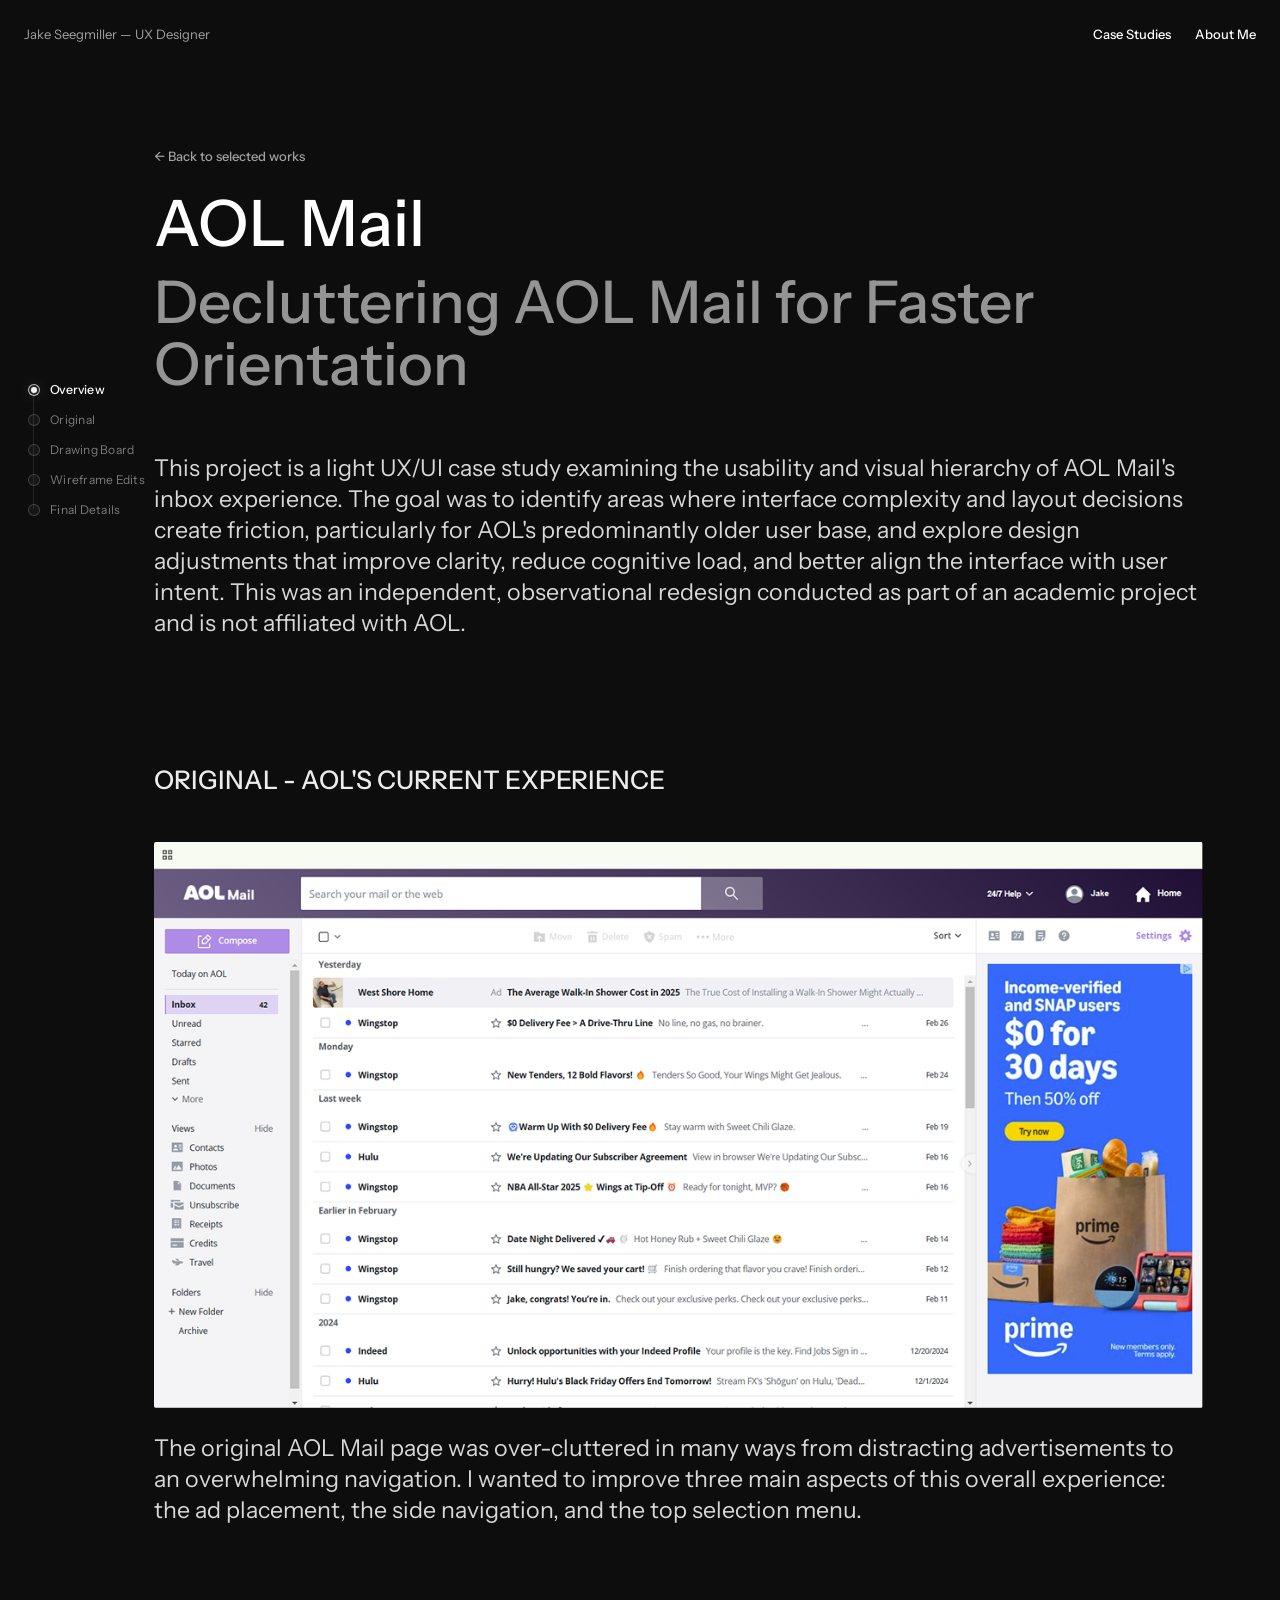
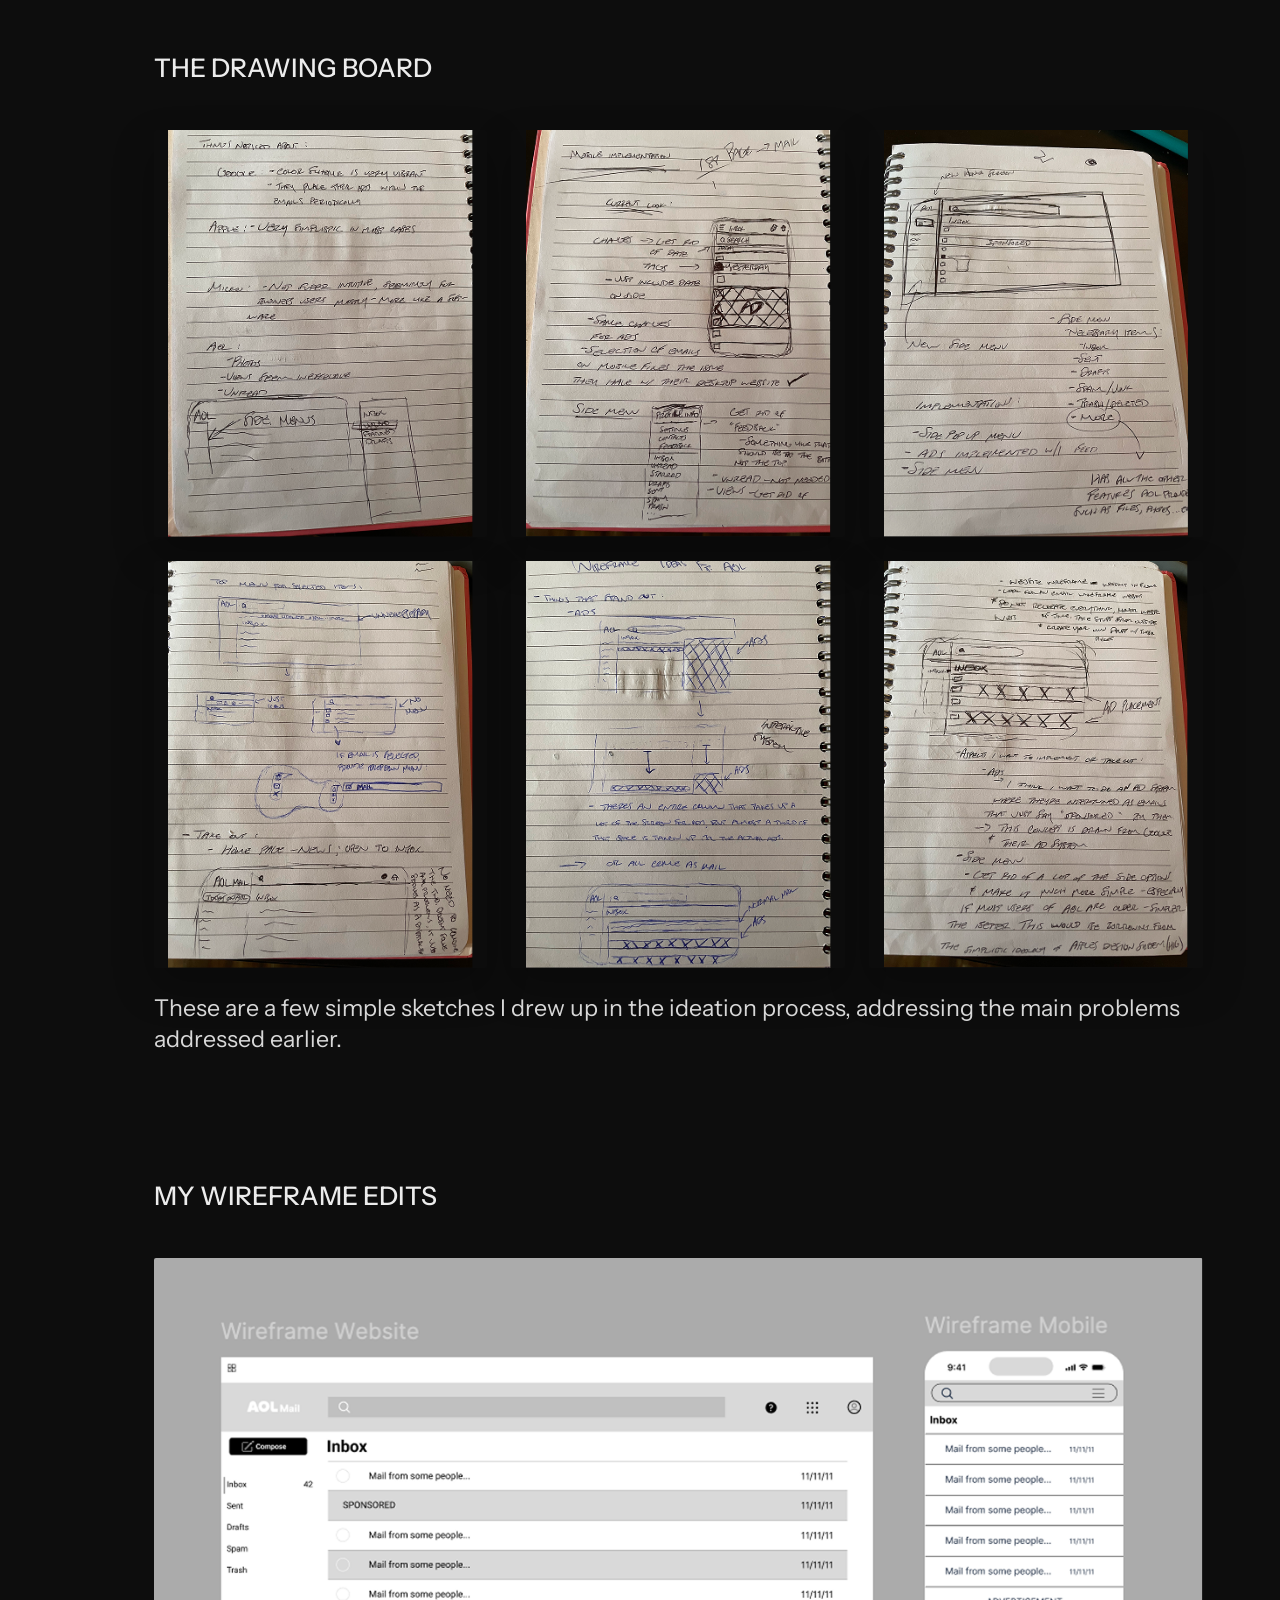
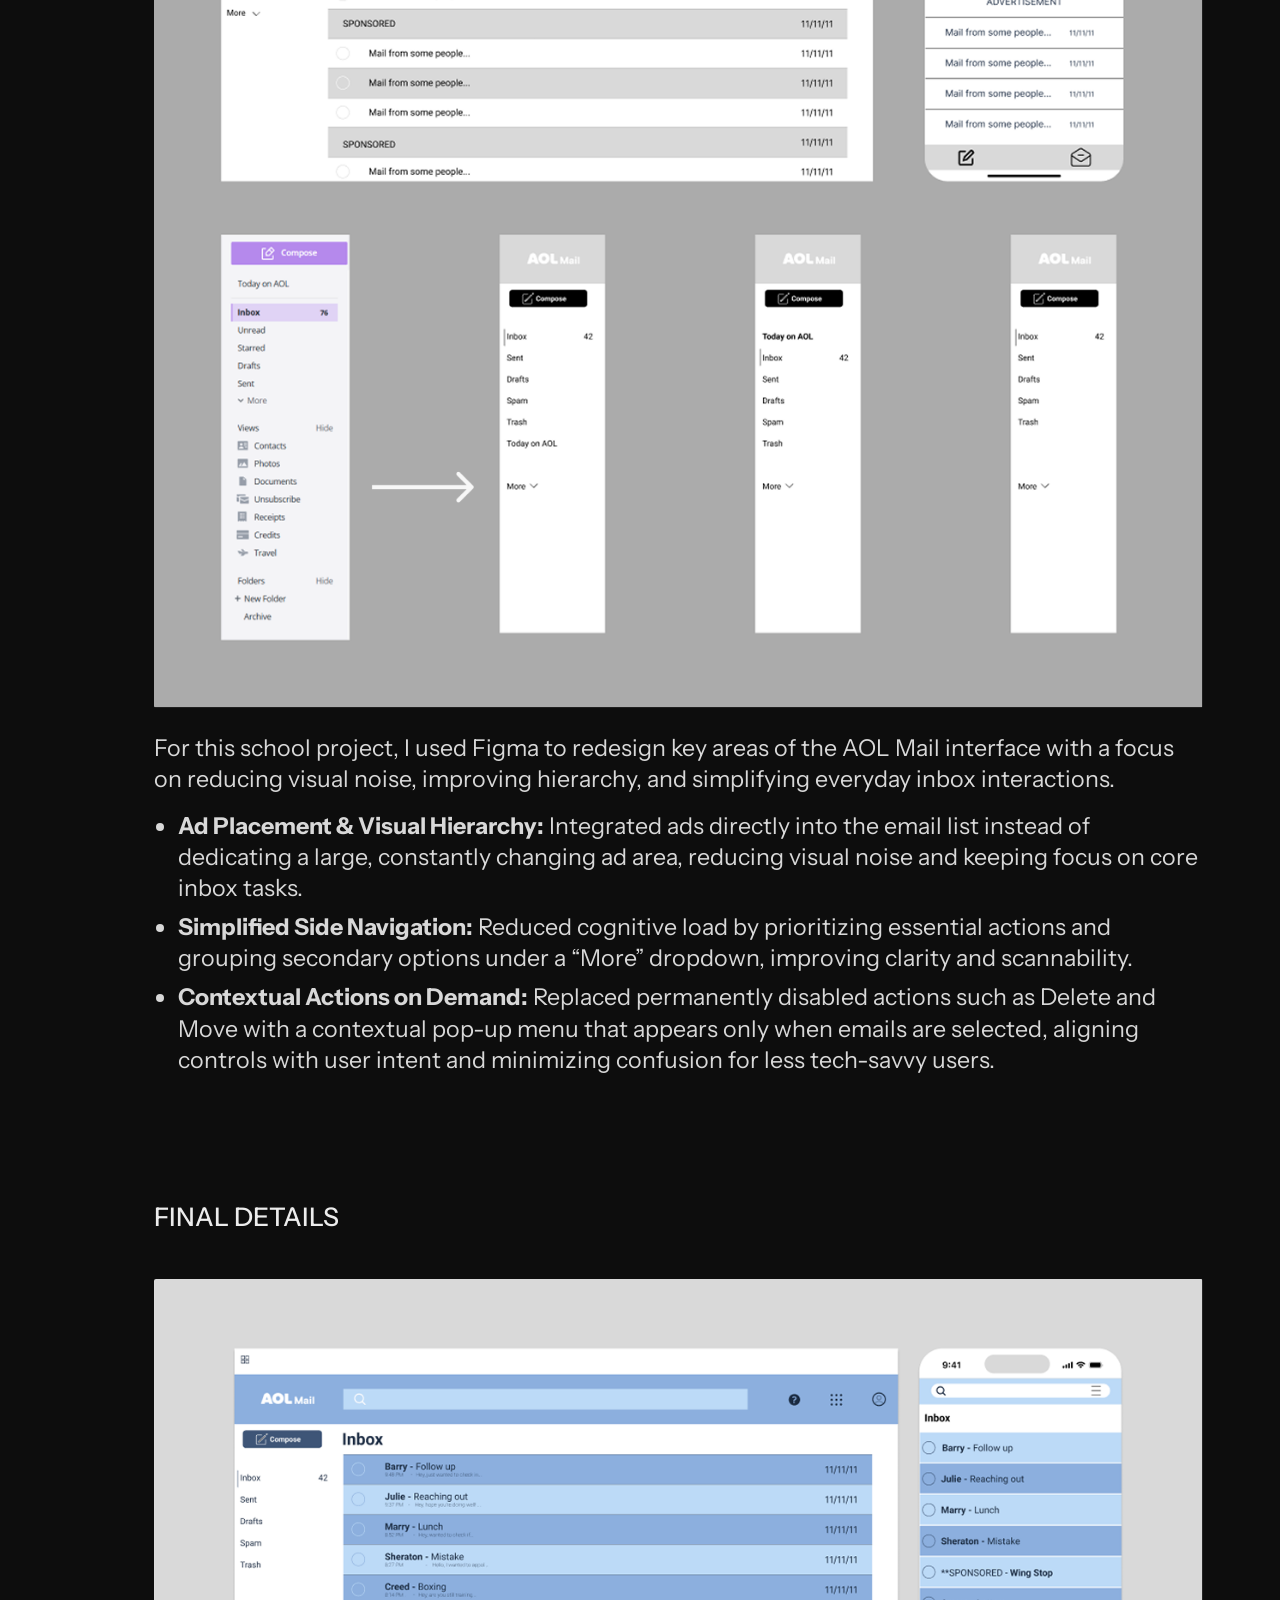
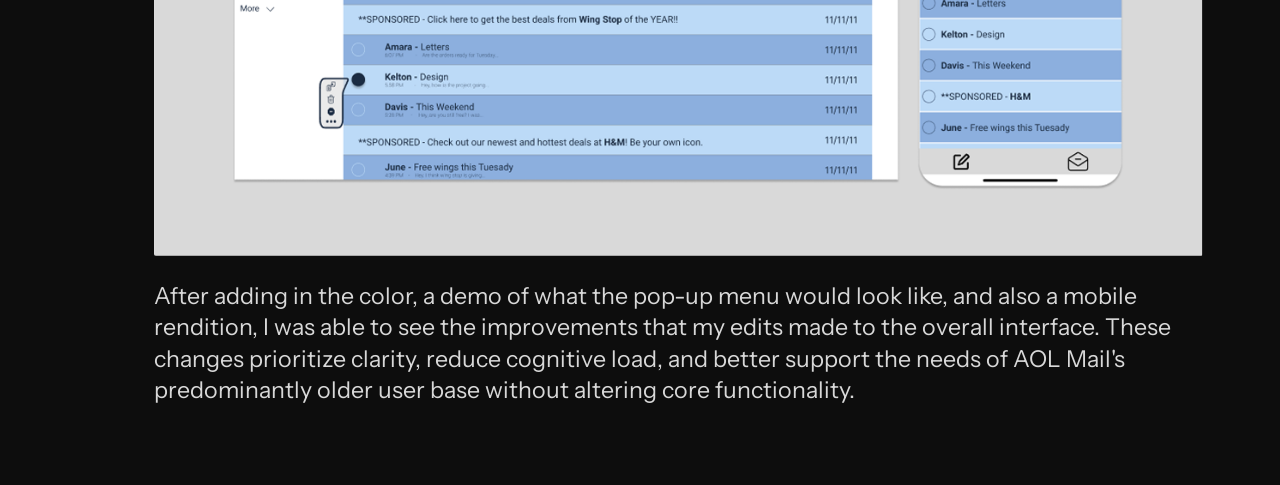
==== pages/aol-mail.html @ 855b55b4 "case study changes" ====
<!DOCTYPE html>
<html lang="en">
  <head>
    <script>
      (function () {
        const stored = localStorage.getItem("theme");
        const preferred = window.matchMedia("(prefers-color-scheme: dark)").matches
          ? "dark"
          : "light";
        document.documentElement.setAttribute("data-theme", stored || preferred);
      })();
    </script>
    <meta charset="UTF-8" />
    <meta name="viewport" content="width=device-width, initial-scale=1.0" />
    <title>AOL Mail — Case study</title>
    <link rel="preconnect" href="https://fonts.googleapis.com" />
    <link rel="preconnect" href="https://fonts.gstatic.com" crossorigin />
    <link
      href="https://fonts.googleapis.com/css2?family=Instrument+Sans:wght@400;500&display=swap"
      rel="stylesheet"
    />
    <link rel="stylesheet" href="../styles/tokens.css" />
    <link rel="stylesheet" href="../styles/global.css" />
    <link rel="stylesheet" href="../styles/components.css" />
    <link rel="stylesheet" href="../styles/layout.css" />
  </head>
  <body>
    <header>
      <nav class="layout-nav" aria-label="Primary navigation">
        <a class="layout-nav__brand" href="../index.html">Jake Seegmiller — UX Designer</a>
        <div class="layout-nav__links">
          <a class="layout-nav__link" href="../index.html#works">Case Studies</a>
          <a class="layout-nav__link" href="../index.html#about">About Me</a>
        </div>
      </nav>
    </header>

    <main class="layout-case-study-main layout-case-study-main--aol" aria-label="AOL Mail case study">
      <nav class="aol-case-nav" aria-label="AOL case study sections">
        <div class="aol-case-nav__rail" aria-hidden="true">
          <span class="aol-case-nav__progress"></span>
        </div>
        <a class="aol-case-nav__item" href="#aol-overview" data-case-nav-link>
          <span class="aol-case-nav__dot" aria-hidden="true"></span>
          <span class="aol-case-nav__label">Overview</span>
        </a>
        <a class="aol-case-nav__item" href="#aol-original" data-case-nav-link>
          <span class="aol-case-nav__dot" aria-hidden="true"></span>
          <span class="aol-case-nav__label">Original</span>
        </a>
        <a class="aol-case-nav__item" href="#aol-drawing-board" data-case-nav-link>
          <span class="aol-case-nav__dot" aria-hidden="true"></span>
          <span class="aol-case-nav__label">Drawing Board</span>
        </a>
        <a class="aol-case-nav__item" href="#aol-wireframe" data-case-nav-link>
          <span class="aol-case-nav__dot" aria-hidden="true"></span>
          <span class="aol-case-nav__label">Wireframe Edits</span>
        </a>
        <a class="aol-case-nav__item" href="#aol-final" data-case-nav-link>
          <span class="aol-case-nav__dot" aria-hidden="true"></span>
          <span class="aol-case-nav__label">Final Details</span>
        </a>
      </nav>

      <a class="layout-case-study__back" href="../index.html#works">← Back to selected works</a>

      <article class="aol-case-study">
        <header class="aol-case-study__hero" id="aol-overview">
          <p class="aol-case-study__eyebrow">AOL Mail</p>
          <h1 class="aol-case-study__title">Decluttering AOL Mail for Faster Orientation</h1>
          <p class="aol-case-study__intro">
            This project is a light UX/UI case study examining the usability and visual
            hierarchy of AOL Mail&apos;s inbox experience. The goal was to identify areas
            where interface complexity and layout decisions create friction, particularly
            for AOL&apos;s predominantly older user base, and explore design adjustments
            that improve clarity, reduce cognitive load, and better align the interface
            with user intent. This was an independent, observational redesign conducted as
            part of an academic project and is not affiliated with AOL.
          </p>
        </header>

        <section class="aol-case-study__section" id="aol-original" aria-labelledby="aol-original-title">
          <h2 class="aol-case-study__section-title" id="aol-original-title">
            Original - AOL&apos;s Current Experience
          </h2>
          <a
            class="aol-case-study__media aol-case-study__media--wide"
            href="../assets/images/aol-case/original-img.png"
            target="_blank"
            rel="noreferrer"
            aria-label="Open original AOL Mail image"
          >
            <img
              src="../assets/images/aol-case/original-img.png"
              alt="Original AOL Mail inbox interface showing the current experience"
            />
          </a>
          <p class="aol-case-study__copy">
            The original AOL Mail page was over-cluttered in many ways from distracting
            advertisements to an overwhelming navigation. I wanted to improve three main
            aspects of this overall experience: the ad placement, the side navigation, and
            the top selection menu.
          </p>
        </section>

        <section class="aol-case-study__section" id="aol-drawing-board" aria-labelledby="aol-drawing-board-title">
          <h2 class="aol-case-study__section-title" id="aol-drawing-board-title">
            The Drawing Board
          </h2>
          <div class="aol-case-study__grid">
            <a
              class="aol-case-study__media aol-case-study__media--tall"
              href="../assets/images/aol-case/drawingboard-img1.png"
              target="_blank"
              rel="noreferrer"
              aria-label="Open AOL Mail drawing board sketch 1"
            >
              <img
                src="../assets/images/aol-case/drawingboard-img1.png"
                alt="AOL Mail drawing board sketch 1"
              />
            </a>
            <a
              class="aol-case-study__media aol-case-study__media--tall"
              href="../assets/images/aol-case/drawingboard-img2.png"
              target="_blank"
              rel="noreferrer"
              aria-label="Open AOL Mail drawing board sketch 2"
            >
              <img
                src="../assets/images/aol-case/drawingboard-img2.png"
                alt="AOL Mail drawing board sketch 2"
              />
            </a>
            <a
              class="aol-case-study__media aol-case-study__media--tall"
              href="../assets/images/aol-case/drawingboard-img3.png"
              target="_blank"
              rel="noreferrer"
              aria-label="Open AOL Mail drawing board sketch 3"
            >
              <img
                src="../assets/images/aol-case/drawingboard-img3.png"
                alt="AOL Mail drawing board sketch 3"
              />
            </a>
            <a
              class="aol-case-study__media aol-case-study__media--tall"
              href="../assets/images/aol-case/drawingboard-img4.png"
              target="_blank"
              rel="noreferrer"
              aria-label="Open AOL Mail drawing board sketch 4"
            >
              <img
                src="../assets/images/aol-case/drawingboard-img4.png"
                alt="AOL Mail drawing board sketch 4"
              />
            </a>
            <a
              class="aol-case-study__media aol-case-study__media--tall"
              href="../assets/images/aol-case/drawingboard-img5.png"
              target="_blank"
              rel="noreferrer"
              aria-label="Open AOL Mail drawing board sketch 5"
            >
              <img
                src="../assets/images/aol-case/drawingboard-img5.png"
                alt="AOL Mail drawing board sketch 5"
              />
            </a>
            <a
              class="aol-case-study__media aol-case-study__media--tall"
              href="../assets/images/aol-case/drawingboard-img6.png"
              target="_blank"
              rel="noreferrer"
              aria-label="Open AOL Mail drawing board sketch 6"
            >
              <img
                src="../assets/images/aol-case/drawingboard-img6.png"
                alt="AOL Mail drawing board sketch 6"
              />
            </a>
          </div>
          <p class="aol-case-study__copy">
            These are a few simple sketches I drew up in the ideation process, addressing
            the main problems addressed earlier.
          </p>
        </section>

        <section class="aol-case-study__section" id="aol-wireframe" aria-labelledby="aol-wireframe-title">
          <h2 class="aol-case-study__section-title" id="aol-wireframe-title">
            My Wireframe Edits
          </h2>
          <a
            class="aol-case-study__media aol-case-study__media--wireframe"
            href="../assets/images/aol-case/wireframe-img.png"
            target="_blank"
            rel="noreferrer"
            aria-label="Open AOL Mail wireframe image"
          >
            <img
              src="../assets/images/aol-case/wireframe-img.png"
              alt="AOL Mail redesign wireframes for desktop and mobile"
            />
          </a>
          <p class="aol-case-study__copy">
            For this school project, I used Figma to redesign key areas of the AOL Mail
            interface with a focus on reducing visual noise, improving hierarchy, and
            simplifying everyday inbox interactions.
          </p>
          <ul class="aol-case-study__list">
            <li>
              <strong>Ad Placement &amp; Visual Hierarchy:</strong> Integrated ads directly
              into the email list instead of dedicating a large, constantly changing ad
              area, reducing visual noise and keeping focus on core inbox tasks.
            </li>
            <li>
              <strong>Simplified Side Navigation:</strong> Reduced cognitive load by
              prioritizing essential actions and grouping secondary options under a
              &ldquo;More&rdquo; dropdown, improving clarity and scannability.
            </li>
            <li>
              <strong>Contextual Actions on Demand:</strong> Replaced permanently disabled
              actions such as Delete and Move with a contextual pop-up menu that appears
              only when emails are selected, aligning controls with user intent and
              minimizing confusion for less tech-savvy users.
            </li>
          </ul>
        </section>

        <section class="aol-case-study__section" id="aol-final" aria-labelledby="aol-final-title">
          <h2 class="aol-case-study__section-title" id="aol-final-title">Final Details</h2>
          <a
            class="aol-case-study__media aol-case-study__media--wide"
            href="../assets/images/aol-case/finaldetails-img.png"
            target="_blank"
            rel="noreferrer"
            aria-label="Open final AOL Mail details image"
          >
            <img
              src="../assets/images/aol-case/finaldetails-img.png"
              alt="Final AOL Mail redesign details shown in desktop and mobile views"
            />
          </a>
          <p class="aol-case-study__copy">
            After adding in the color, a demo of what the pop-up menu would look like, and
            also a mobile rendition, I was able to see the improvements that my edits made
            to the overall interface. These changes prioritize clarity, reduce cognitive
            load, and better support the needs of AOL Mail&apos;s predominantly older user
            base without altering core functionality.
          </p>
        </section>
      </article>
    </main>

    <script src="../scripts/main.js"></script>
  </body>
</html>
---- styles/tokens.css ----
:root {
  --color-bg:           #0D0D0D;
  --color-bg-surface:   #161616;
  --color-bg-elevated:  #1E1E1E;
  --color-bg-subtle:    #2A2A2A;
  --color-bg-footer:    #111111;
  --color-text-primary:   #FFFFFF;
  --color-text-secondary: #A0A0A0;
  --color-text-muted:     #505050;
  --accent-summit:  #4A9EBF;
  --accent-feit:    #3A7BD5;
  --accent-aol:     #3A7BD5;
  --accent-hig:     #5A5A7A;
  --font-base:     'Instrument Sans', sans-serif;
  --weight-normal: 400;
  --weight-medium: 500;
  --text-xs:  11px;
  --text-sm:  13px;
  --text-md:  15px;
  --text-lg:  18px;
  --text-xl:  28px;
  --text-2xl: 40px;
  --text-3xl: 56px;
  --leading-tight:  1.2;
  --leading-normal: 1.6;
  --leading-loose:  1.8;
  --space-xs:  4px;
  --space-sm:  8px;
  --space-md:  16px;
  --space-lg:  24px;
  --space-xl:  48px;
  --space-2xl: 80px;
  --space-3xl: 120px;
  --max-width:    680px;
  --grid-gap:     16px;
  --section-pad:  var(--space-2xl);
  --radius-sm:   6px;
  --radius-md:   12px;
  --radius-lg:   16px;
  --radius-pill: 99px;
  --transition-base:   0.28s ease;
  --transition-spring: 0.28s cubic-bezier(0.34, 1.56, 0.64, 1);
  --hero-bg-image:   url('../assets/images/portfoliobackgrnd.png');
  --hero-bg-opacity: 0.9;
  --hero-fade-start: 88%;
}
---- styles/global.css ----
*,
*::before,
*::after {
  box-sizing: border-box;
  margin: 0;
  padding: 0;
}

html {
  scroll-behavior: smooth;
}

body {
  font-family: var(--font-base);
  font-weight: var(--weight-normal);
  font-size: var(--text-md);
  line-height: var(--leading-normal);
  color: var(--color-text-primary);
  background-color: var(--color-bg);
  -webkit-font-smoothing: antialiased;
}

.hero-intro {
  opacity: 0;
  transform: translate3d(0, -22px, 0);
  animation: hero-intro-fade 1.2s cubic-bezier(0.22, 1, 0.36, 1) forwards;
}

.hero-intro--delayed {
  animation-delay: 0.55s;
}

.layout-hero__title,
.layout-hero__subtitle {
  display: inline-block;
}

.layout-hero__title-text,
.layout-hero__subtitle-text {
  display: inline-block;
}

.cursor-pill {
  position: fixed;
  top: 0;
  left: 0;
  display: flex;
  align-items: center;
  justify-content: center;
  min-width: 168px;
  height: 56px;
  padding: 0 22px;
  border-radius: 999px;
  pointer-events: none;
  z-index: 1000;
  opacity: 0;
  border: 1px solid rgba(255, 255, 255, 0.18);
  background:
    linear-gradient(135deg, rgba(255, 255, 255, 0.22), rgba(255, 255, 255, 0.08)),
    var(--cursor-accent, rgba(255, 0, 204, 0.3));
  box-shadow:
    0 16px 42px rgba(0, 0, 0, 0.22),
    inset 0 1px 0 rgba(255, 255, 255, 0.18);
  backdrop-filter: blur(18px) saturate(140%);
  -webkit-backdrop-filter: blur(18px) saturate(140%);
  transform: translate3d(0, 0, 0) scale(0.86);
  transition: opacity 0.18s ease, transform 0.18s ease, background 0.24s ease;
  will-change: left, top, opacity, transform;
}

body.cursor-card-hover .cursor-pill {
  opacity: 1;
  transform: translate3d(0, 0, 0) scale(1);
}

.cursor-pill__label {
  font-size: 12px;
  line-height: 1;
  letter-spacing: 0.08em;
  text-transform: uppercase;
  color: rgba(255, 255, 255, 0.96);
  white-space: nowrap;
}

@keyframes hero-intro-fade {
  from {
    opacity: 0;
    transform: translate3d(0, -22px, 0);
  }

  to {
    opacity: 1;
    transform: translate3d(0, 0, 0);
  }
}

h1,
h2,
h3,
h4 {
  font-weight: var(--weight-medium);
  line-height: var(--leading-tight);
  color: var(--color-text-primary);
}

a {
  color: inherit;
  text-decoration: none;
}

img {
  display: block;
  max-width: 100%;
  height: auto;
}

.layout-nav__brand,
.layout-nav__link,
.layout-hero__title-text,
.layout-hero__subtitle-text,
.layout-hero__scroll,
.layout-works__title,
.layout-works__subtitle,
.card-name,
.card-tag,
.layout-philosophy__title,
.layout-philosophy__body,
.layout-philosophy__skills,
.layout-footer__title,
.layout-footer__subtitle,
.layout-footer__icons a,
.layout-footer__top {
  transition:
    color 0.2s ease,
    background-position 0.6s ease,
    background-size 0.6s ease;
  background-repeat: no-repeat;
  background-position: 0% 50%;
  background-size: 280% 100%;
}

@media (hover: hover) and (pointer: fine) {
  .layout-nav__brand:hover,
  .layout-nav__link:hover,
  .layout-hero__title:hover .layout-hero__title-text,
  .layout-hero__subtitle:hover .layout-hero__subtitle-text,
  .layout-hero__scroll:hover,
  .layout-works__title:hover,
  .layout-works__subtitle:hover,
  .card-name:hover,
  .card-tag:hover,
  .layout-philosophy__title:hover,
  .layout-philosophy__body:hover,
  .layout-philosophy__skills:hover,
  .layout-footer__title:hover,
  .layout-footer__subtitle:hover,
  .layout-footer__icons a:hover,
  .layout-footer__top:hover {
    background-image: linear-gradient(120deg, #ff00cc 0%, #00ffcc 46%, #3333ff 74%, #ff00cc 100%);
    background-size: 280% 100%;
    background-position: 0% 50%;
    color: transparent;
    -webkit-text-fill-color: transparent;
    -webkit-background-clip: text;
    background-clip: text;
    animation: text-hover-gradient 6s linear infinite;
  }
}

@keyframes text-hover-gradient {
  from {
    background-position: 0% 50%;
  }

  to {
    background-position: 140% 50%;
  }
}

.visually-hidden {
  position: absolute;
  width: 1px;
  height: 1px;
  padding: 0;
  margin: -1px;
  overflow: hidden;
  clip: rect(0, 0, 0, 0);
  white-space: nowrap;
  border: 0;
}

@media (hover: none), (pointer: coarse), (prefers-reduced-motion: reduce) {
  .cursor-pill {
    display: none;
    animation: none;
  }

  .hero-intro,
  .hero-intro--delayed {
    opacity: 1;
    transform: none;
    animation: none;
  }
}
---- styles/components.css ----
.proj-card {
  position: relative;
  border-radius: var(--radius-lg);
  overflow: hidden;
  isolation: isolate;
  aspect-ratio: 4 / 3;
  display: block;
  width: 100%;
  cursor: pointer;
  border: 0.5px solid rgba(255,255,255,0.06);
  transition: transform var(--transition-spring), box-shadow var(--transition-base), filter 0.3s ease;
  --x: 50%;
  --y: 50%;
}

.proj-card::before {
  content: "";
  position: absolute;
  inset: 0;
  background: conic-gradient(from 0deg, #ff00cc, #00ffcc, #3333ff, #ff00cc);
  filter: blur(25px);
  opacity: 0.2;
  pointer-events: none;
  z-index: 0;
  animation: card-glow-spin 8s linear infinite;
  -webkit-mask: radial-gradient(250px circle at var(--x) var(--y), white 0, transparent 60%);
  mask: radial-gradient(250px circle at var(--x) var(--y), white 0, transparent 60%);
}

.proj-card:hover,
.proj-card.card--active {
  transform: scale(1.035);
}

.grid--focused .proj-card {
  filter: saturate(0.15) brightness(0.7);
}

.grid--focused .proj-card.card--active {
  filter: saturate(1) brightness(1);
}

.card-thumb {
  position: absolute;
  inset: 0;
  width: 100%;
  height: 100%;
  object-fit: cover;
  filter: saturate(1) brightness(1);
  transition: filter var(--transition-base);
  z-index: 1;
}

.card-thumb--placeholder {
  position: absolute;
  inset: 0;
  background: var(--color-bg-elevated);
  z-index: 1;
}

.card-scrim {
  position: absolute;
  inset: 0;
  background: linear-gradient(to top, rgba(0,0,0,0.55) 0%, rgba(0,0,0,0.1) 50%, transparent 100%);
  opacity: 0.7;
  transition: opacity var(--transition-base);
  z-index: 1;
}

.proj-card:hover .card-scrim,
.proj-card.card--active .card-scrim {
  opacity: 1;
}

.card-text {
  position: absolute;
  bottom: 0;
  left: 0;
  right: 0;
  padding: var(--space-md);
  z-index: 2;
  filter: saturate(1) brightness(1);
  transition: filter var(--transition-base);
}

.card-name {
  position: relative;
  z-index: 1;
  font-size: var(--text-sm);
  font-weight: var(--weight-medium);
  color: #fff;
  margin-bottom: var(--space-xs);
  line-height: var(--leading-tight);
}

.card-tag {
  position: relative;
  z-index: 1;
  font-size: var(--text-xs);
  color: rgba(255,255,255,0.72);
  border: 0.5px solid rgba(255,255,255,0.3);
  border-radius: var(--radius-pill);
  padding: 2px var(--space-sm);
  display: inline-block;
}

@keyframes card-glow-spin {
  from {
    transform: rotate(0deg);
  }

  to {
    transform: rotate(360deg);
  }
}

@media (prefers-reduced-motion: reduce) {
  .proj-card { transition: box-shadow var(--transition-base); }
  .proj-card:hover { transform: none; }
  .card-thumb, .card-text { transition: filter 0.2s ease; }
  .proj-card::before { animation: none; }
}
---- styles/layout.css ----
.layout-nav {
  position: fixed;
  top: 0;
  left: 0;
  width: 100%;
  display: flex;
  justify-content: space-between;
  align-items: center;
  padding: var(--space-lg);
  z-index: 100;
  background: transparent;
}

.layout-nav__brand {
  font-size: var(--text-sm);
  color: var(--color-text-secondary);
  font-weight: var(--weight-normal);
}

.layout-nav__links {
  display: flex;
  gap: var(--space-lg);
}

.layout-nav__link {
  font-size: var(--text-sm);
  color: var(--color-text-primary);
  font-weight: var(--weight-medium);
}

main > section:first-of-type:not(.layout-hero) {
  padding-top: var(--space-xl);
}

.layout-hero {
  min-height: 100vh;
  max-height: 100vh;
  display: flex;
  flex-direction: column;
  align-items: center;
  justify-content: center;
  position: relative;
  overflow: hidden;
  background: var(--color-bg);
  padding: var(--section-pad) var(--space-lg);
}

.layout-hero::before,
.layout-hero::after {
  content: "";
  position: absolute;
  inset: 0;
  pointer-events: none;
  z-index: 0;
}

.layout-hero::before {
  background-image: var(--hero-bg-image);
  background-size: cover;
  background-position: center top;
  opacity: var(--hero-bg-opacity);
}

.layout-hero::after {
  background: linear-gradient(
    to bottom,
    rgba(0,0,0,0.15) 0%,
    rgba(0,0,0,0.0) 30%,
    rgba(0,0,0,0.0) 60%,
    rgba(0,0,0,0.6) var(--hero-fade-start),
    rgba(0,0,0,1.0) 100%
  );
}

.layout-hero__title {
  font-size: var(--text-2xl);
  font-weight: var(--weight-medium);
  line-height: var(--leading-tight);
  color: var(--color-text-primary);
  z-index: 2;
}

.layout-hero__subtitle {
  margin-top: var(--space-md);
  font-size: var(--text-md);
  color: var(--color-text-secondary);
  line-height: var(--leading-normal);
  text-align: center;
  z-index: 2;
}

.layout-hero__scroll {
  position: absolute;
  bottom: var(--space-xl);
  left: 50%;
  transform: translateX(-50%);
  font-size: var(--text-xs);
  color: var(--color-text-muted);
  letter-spacing: 0.12em;
  font-weight: var(--weight-medium);
  z-index: 2;
  white-space: nowrap;
}

.layout-hero__content {
  display: flex;
  flex-direction: column;
  align-items: center;
  justify-content: center;
  text-align: center;
  flex: 1;
  width: 100%;
  padding: 0 var(--space-lg);
}

.layout-works {
  background: #000;
  width: 100%;
  padding: var(--space-2xl) calc(var(--space-3xl) + var(--space-xl));
  box-sizing: border-box;
}

.layout-works__inner {
  width: 100%;
  max-width: none;
  margin: 0;
}

.layout-works__title {
  font-size: var(--text-xl);
  font-weight: var(--weight-medium);
  line-height: var(--leading-tight);
}

.layout-works__subtitle {
  margin-top: var(--space-sm);
  font-size: var(--text-sm);
  color: var(--color-text-secondary);
}

.layout-works__grid {
  margin-top: var(--space-xl);
  display: grid;
  grid-template-columns: 1fr 1fr;
  gap: var(--grid-gap);
  width: 100%;
}

@media (max-width: 768px) {
  .layout-works {
    padding: var(--space-2xl) var(--space-lg);
  }
}

.layout-philosophy {
  background: var(--color-bg-footer);
  padding: var(--section-pad) var(--space-lg);
  text-align: center;
}

.layout-philosophy__title {
  font-size: var(--text-xl);
  font-weight: var(--weight-medium);
  line-height: var(--leading-tight);
}

.layout-philosophy__body {
  margin: var(--space-md) auto 0;
  max-width: var(--max-width);
  font-size: var(--text-md);
  color: var(--color-text-secondary);
  line-height: var(--leading-normal);
}

.layout-philosophy__skills {
  margin-top: var(--space-lg);
  font-size: var(--text-sm);
  color: var(--color-text-muted);
}

.layout-footer {
  background: var(--color-bg-footer);
  padding: var(--space-xl) var(--space-lg);
}

.layout-footer__inner {
  max-width: var(--max-width);
  margin: 0 auto;
  display: flex;
  justify-content: space-between;
  align-items: flex-start;
  gap: var(--space-lg);
}

.layout-footer__title {
  font-size: var(--text-md);
  font-weight: var(--weight-medium);
}

.layout-footer__subtitle {
  margin-top: var(--space-sm);
  font-size: var(--text-sm);
  color: var(--color-text-muted);
}

.layout-footer__right {
  display: flex;
  align-items: center;
  gap: var(--space-lg);
}

.layout-footer__icons {
  display: flex;
  gap: var(--space-sm);
  font-size: var(--text-sm);
  color: var(--color-text-secondary);
}

.layout-footer__top {
  font-size: var(--text-xs);
  color: var(--color-text-muted);
  font-weight: var(--weight-medium);
}

.layout-case-study-main {
  background: var(--color-bg);
  min-height: 100vh;
  padding: calc(var(--space-3xl) + var(--space-lg)) calc(var(--space-3xl) + var(--space-xl))
    var(--space-2xl);
  box-sizing: border-box;
}

.layout-case-study__back {
  display: inline-block;
  margin-bottom: var(--space-lg);
  font-size: var(--text-sm);
  font-weight: var(--weight-medium);
  color: var(--color-text-secondary);
}

.layout-case-study__back:hover {
  color: var(--color-text-primary);
}

.layout-case-study__media {
  margin: 0;
  max-width: 100%;
}

.layout-case-study__media img {
  width: 100%;
  height: auto;
  display: block;
  border-radius: var(--radius-md);
}

.layout-case-study-main--aol {
  color: var(--color-text-primary);
  position: relative;
  padding-left: clamp(140px, 12vw, 220px);
  padding-right: clamp(56px, 6vw, 104px);
}

.aol-case-study {
  max-width: 1100px;
  margin: 0 auto;
}

.aol-case-nav {
  --case-nav-progress: 0%;
  position: fixed;
  top: 50%;
  left: clamp(18px, 2.2vw, 30px);
  transform: translateY(-50%);
  z-index: 90;
  display: flex;
  flex-direction: column;
  gap: 12px;
  width: 150px;
}

.aol-case-nav__rail {
  position: absolute;
  top: 10px;
  bottom: 10px;
  left: 5px;
  width: 1px;
  background: rgba(255, 255, 255, 0.1);
}

.aol-case-nav__progress {
  position: absolute;
  top: 0;
  left: 0;
  width: 100%;
  height: var(--case-nav-progress);
  background: linear-gradient(180deg, rgba(255, 255, 255, 0.95), rgba(255, 255, 255, 0.38));
  box-shadow: 0 0 10px rgba(255, 255, 255, 0.14);
  transition: height 0.18s ease-out;
}

.aol-case-nav__item {
  position: relative;
  display: flex;
  align-items: center;
  gap: 10px;
  min-height: 18px;
  color: rgba(255, 255, 255, 0.46);
}

.aol-case-nav__dot {
  position: relative;
  z-index: 1;
  flex: 0 0 12px;
  width: 12px;
  height: 12px;
  border-radius: 50%;
  border: 1px solid rgba(255, 255, 255, 0.18);
  background: rgba(255, 255, 255, 0.04);
  box-shadow: 0 0 0 0 rgba(255, 255, 255, 0);
  transition:
    background-color 0.2s ease,
    border-color 0.2s ease,
    transform 0.2s ease,
    box-shadow 0.2s ease;
}

.aol-case-nav__dot::after {
  content: "";
  position: absolute;
  inset: 2px;
  border-radius: 50%;
  background: rgba(255, 255, 255, 0.95);
  transform: scale(0);
  transition: transform 0.2s ease;
}

.aol-case-nav__label {
  font-size: 12px;
  line-height: 1.1;
  letter-spacing: 0.02em;
  transform-origin: left center;
  transition: transform 0.2s ease, color 0.2s ease, font-weight 0.2s ease, letter-spacing 0.2s ease;
}

.aol-case-nav__item:hover .aol-case-nav__label,
.aol-case-nav__item:focus-visible .aol-case-nav__label,
.aol-case-nav__item.is-active .aol-case-nav__label {
  color: rgba(255, 255, 255, 0.98);
  font-weight: var(--weight-medium);
  letter-spacing: 0;
  transform: scale(1.035);
}

.aol-case-nav__item:hover .aol-case-nav__dot,
.aol-case-nav__item:focus-visible .aol-case-nav__dot,
.aol-case-nav__item.is-active .aol-case-nav__dot,
.aol-case-nav__item.is-complete .aol-case-nav__dot {
  border-color: rgba(255, 255, 255, 0.66);
  background: rgba(255, 255, 255, 0.12);
  box-shadow: 0 0 14px rgba(255, 255, 255, 0.12);
}

.aol-case-nav__item.is-active .aol-case-nav__dot::after,
.aol-case-nav__item.is-complete .aol-case-nav__dot::after {
  transform: scale(1);
}

.aol-case-nav__item:focus-visible {
  outline: none;
}

.aol-case-study__hero {
  max-width: 1120px;
}

.aol-case-study__eyebrow {
  font-size: clamp(2.8rem, 5vw, 4.5rem);
  font-weight: var(--weight-medium);
  line-height: 1;
  color: var(--color-text-primary);
}

.aol-case-study__title {
  margin-top: var(--space-md);
  font-size: clamp(2.2rem, 4.6vw, 4rem);
  font-weight: var(--weight-medium);
  line-height: 1.06;
  color: rgba(255, 255, 255, 0.56);
}

.aol-case-study__intro,
.aol-case-study__copy,
.aol-case-study__list {
  max-width: 1120px;
  font-size: clamp(1.15rem, 2vw, 1.45rem);
  line-height: 1.34;
  color: rgba(255, 255, 255, 0.84);
}

.aol-case-study__intro {
  margin-top: calc(var(--space-xl) + var(--space-sm));
}

.aol-case-study__section {
  margin-top: calc(var(--space-2xl) + var(--space-xl));
}

.aol-case-study__section-title {
  margin-bottom: var(--space-xl);
  font-size: clamp(1.45rem, 2vw, 2rem);
  font-weight: var(--weight-medium);
  line-height: 1.1;
  text-transform: uppercase;
  color: rgba(255, 255, 255, 0.92);
}

.aol-case-study__panel {
  width: 100%;
  border-radius: 2px;
  background: #d9d9d9;
}

.aol-case-study__media {
  margin: 0;
  width: 100%;
  overflow: visible;
  border-radius: 2px;
  background: transparent;
  border: 0;
  box-shadow: 0 18px 40px rgba(0, 0, 0, 0.28);
  transition: transform 0.24s ease, box-shadow 0.24s ease;
}

.aol-case-study__media img {
  width: 100%;
  height: 100%;
  display: block;
  object-fit: contain;
  object-position: center top;
  border-radius: 2px;
}

.aol-case-study__panel--wide {
  aspect-ratio: 16 / 9;
  min-height: 320px;
}

.aol-case-study__panel--tall {
  aspect-ratio: 0.82 / 1;
  min-height: 240px;
}

.aol-case-study__media--wide {
  aspect-ratio: 16 / 9;
}

.aol-case-study__media--wireframe {
  aspect-ratio: auto;
}

.aol-case-study__media--wireframe img {
  height: auto;
}

.aol-case-study__media--tall {
  aspect-ratio: 0.82 / 1;
}

.aol-case-study__media:hover,
.aol-case-study__media:focus-visible {
  transform: translateY(-2px);
  box-shadow: 0 24px 52px rgba(0, 0, 0, 0.34);
}

.aol-case-study__media:focus-visible {
  outline: 1px solid rgba(255, 255, 255, 0.28);
  outline-offset: 6px;
}

.aol-case-study__copy {
  margin-top: var(--space-lg);
}

.aol-case-study__grid {
  display: grid;
  grid-template-columns: repeat(3, minmax(0, 1fr));
  gap: var(--space-lg);
}

.aol-case-study__list {
  margin-top: var(--space-md);
  padding-left: 1.5rem;
}

.aol-case-study__list li + li {
  margin-top: var(--space-sm);
}

.summit-case-study {
  max-width: 1100px;
}

.summit-case-study__canvas {
  position: relative;
}

.summit-case-study__image {
  display: block;
  box-shadow: none;
  border-radius: 0;
  background: transparent;
  transform: none;
}

.summit-case-study__image img {
  width: 100%;
  height: auto;
  object-fit: contain;
  border-radius: 0;
}

.summit-case-study__image:hover,
.summit-case-study__image:focus-visible {
  transform: none;
  box-shadow: none;
}

.summit-case-study__image:focus-visible {
  outline: 1px solid rgba(255, 255, 255, 0.28);
  outline-offset: 6px;
}

.summit-case-study__anchor {
  position: absolute;
  left: 0;
  width: 1px;
  height: 1px;
  transform: translateY(calc(-1 * (var(--space-3xl) + 20px)));
  pointer-events: none;
}

@media (min-width: 768px) {
  .layout-hero__content h1 {
    font-size: var(--text-3xl);
  }
}

@media (max-width: 900px) {
  .layout-case-study-main--aol {
    padding:
      calc(var(--space-3xl) + var(--space-lg))
      var(--space-lg)
      var(--space-2xl);
  }

  .aol-case-nav {
    display: none;
  }

  .aol-case-study__grid {
    grid-template-columns: 1fr 1fr;
  }
}

@media (max-width: 640px) {
  .aol-case-study__grid {
    grid-template-columns: 1fr;
  }

  .aol-case-study__panel--wide {
    min-height: 220px;
  }

  .aol-case-study__intro,
  .aol-case-study__copy,
  .aol-case-study__list {
    font-size: 1rem;
    line-height: 1.45;
  }
}
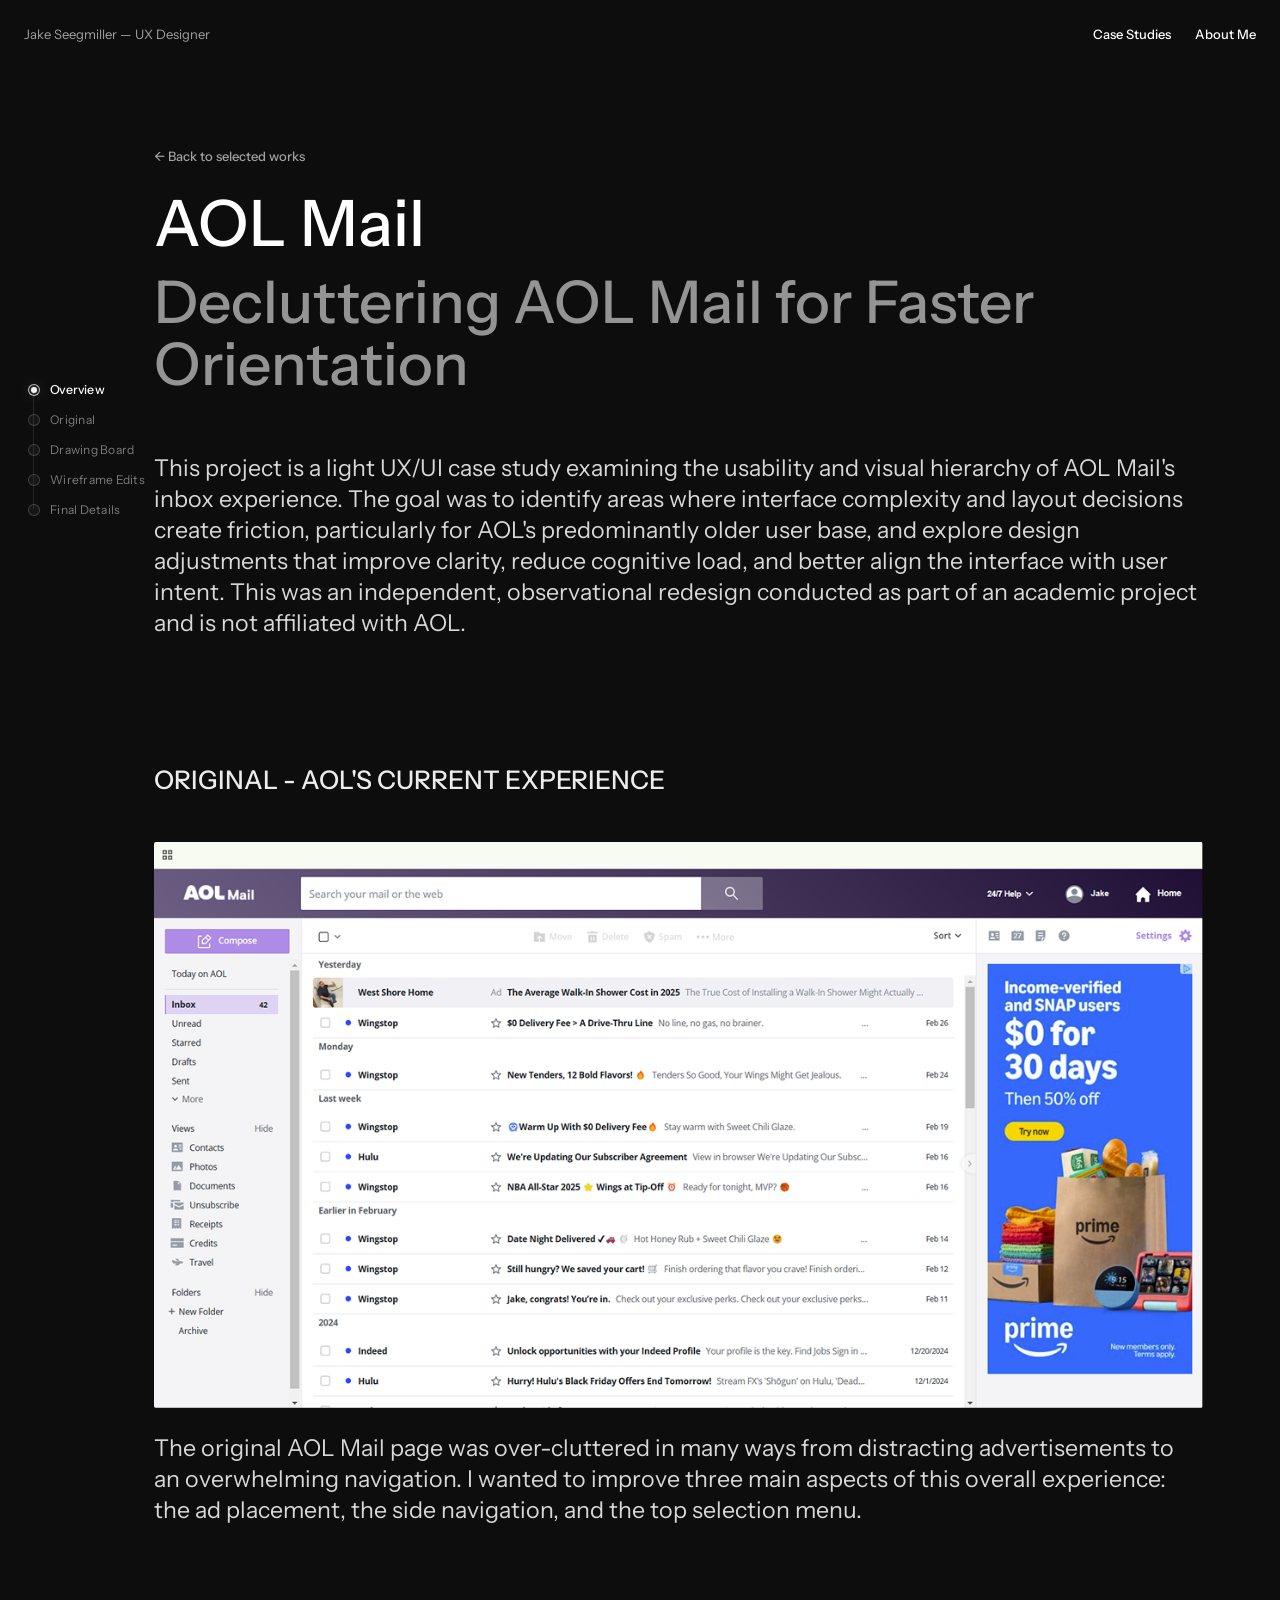
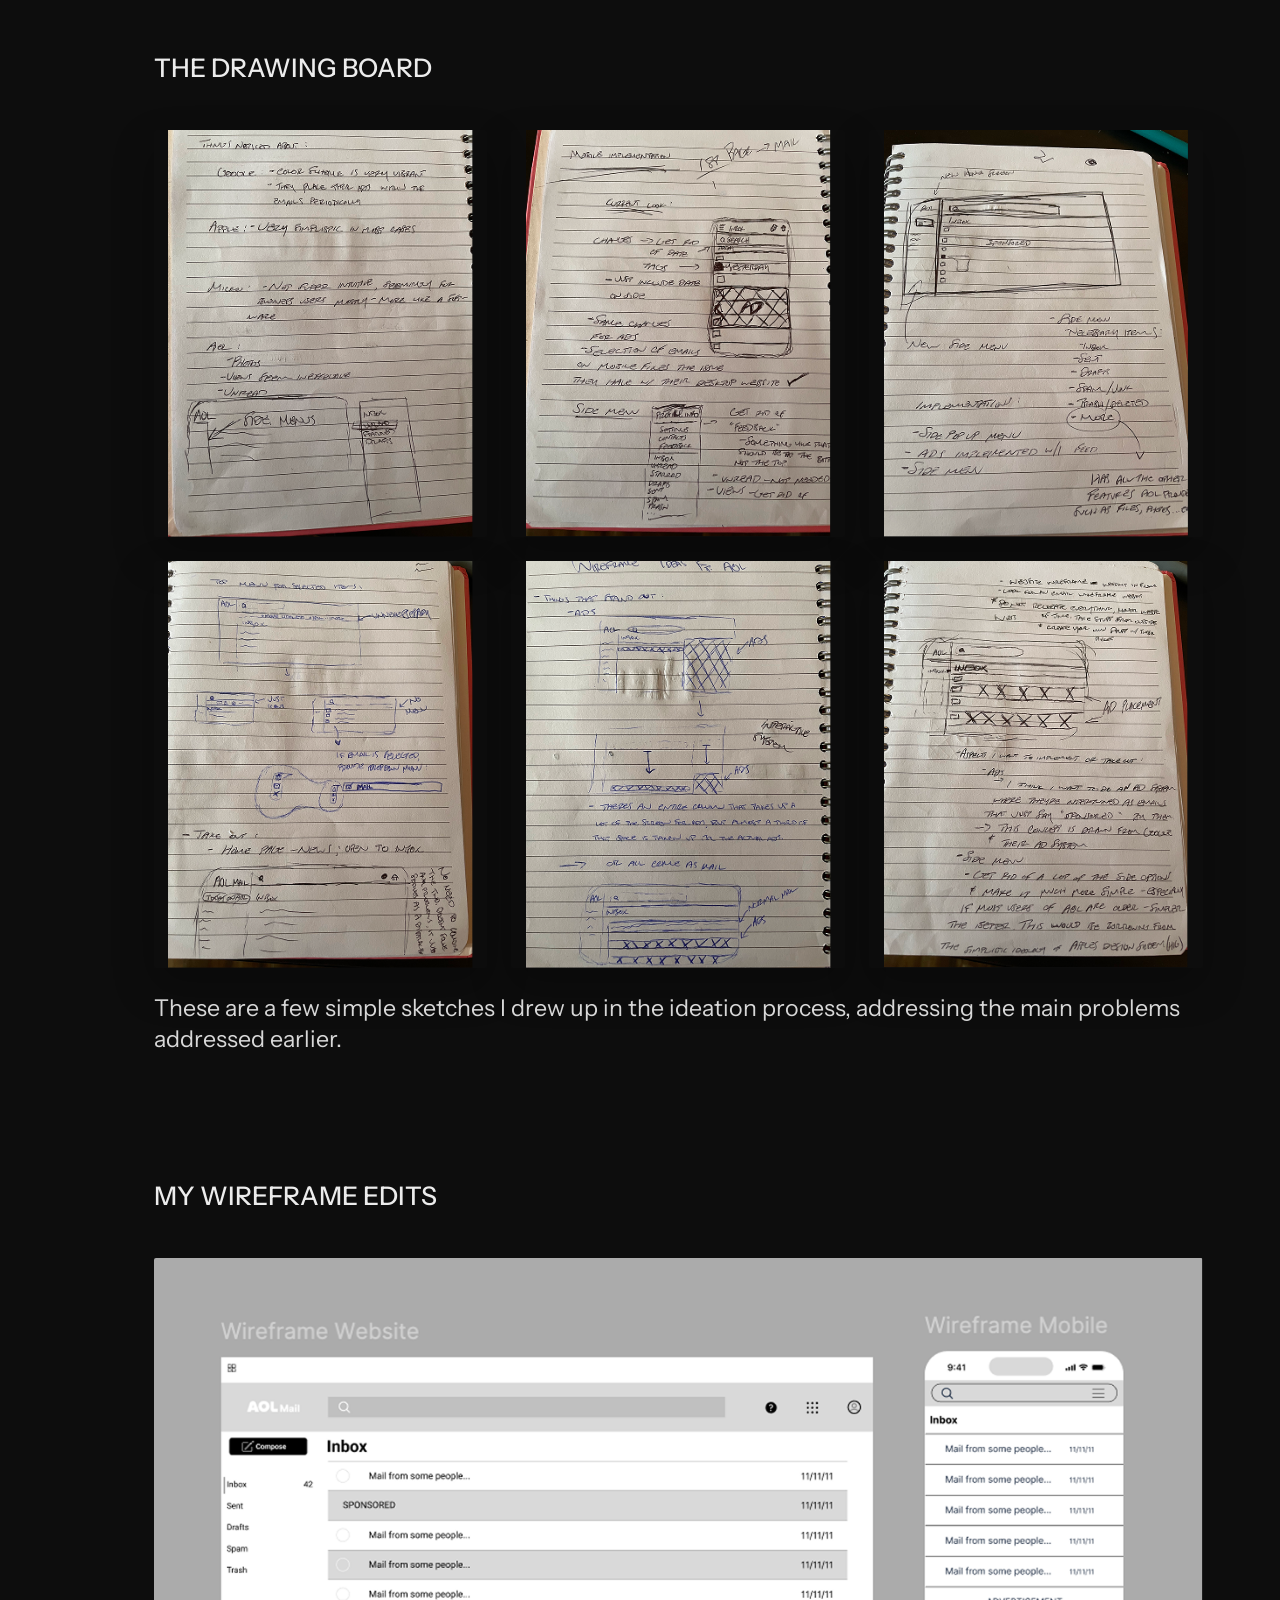
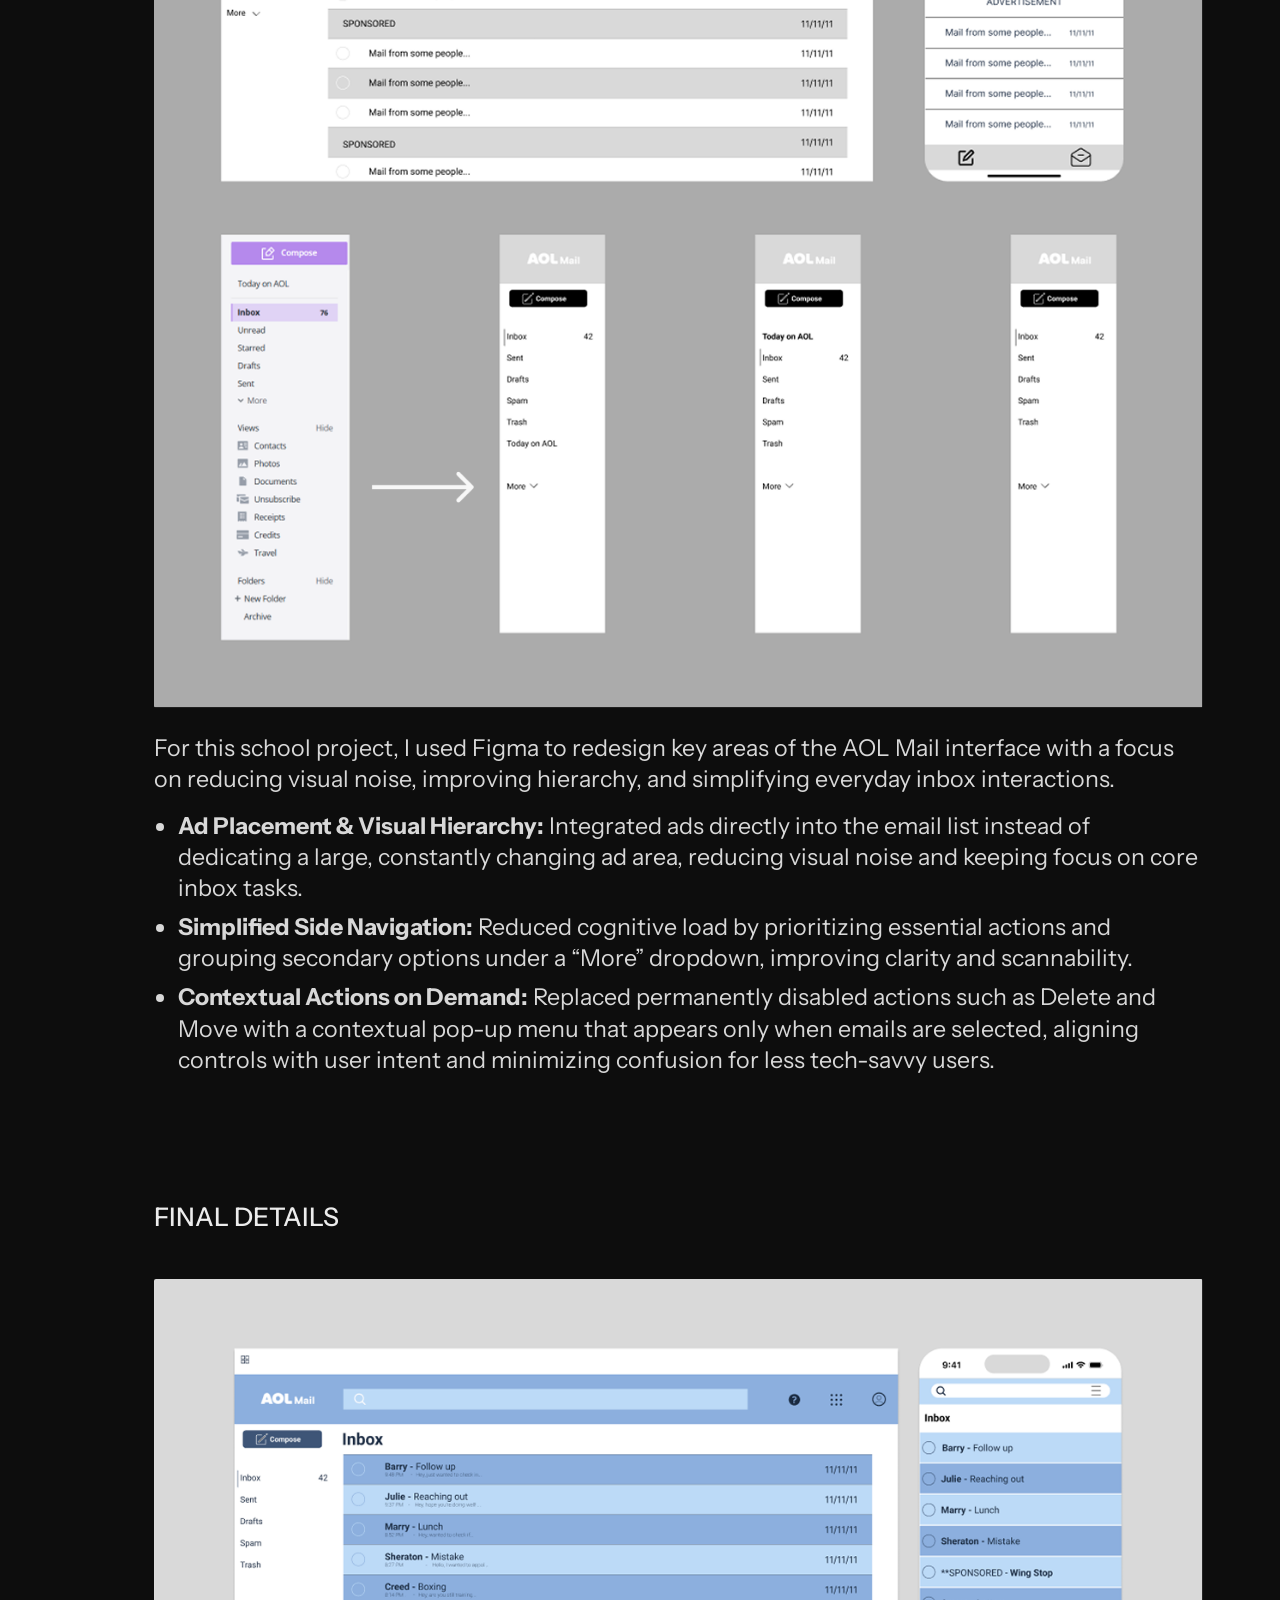
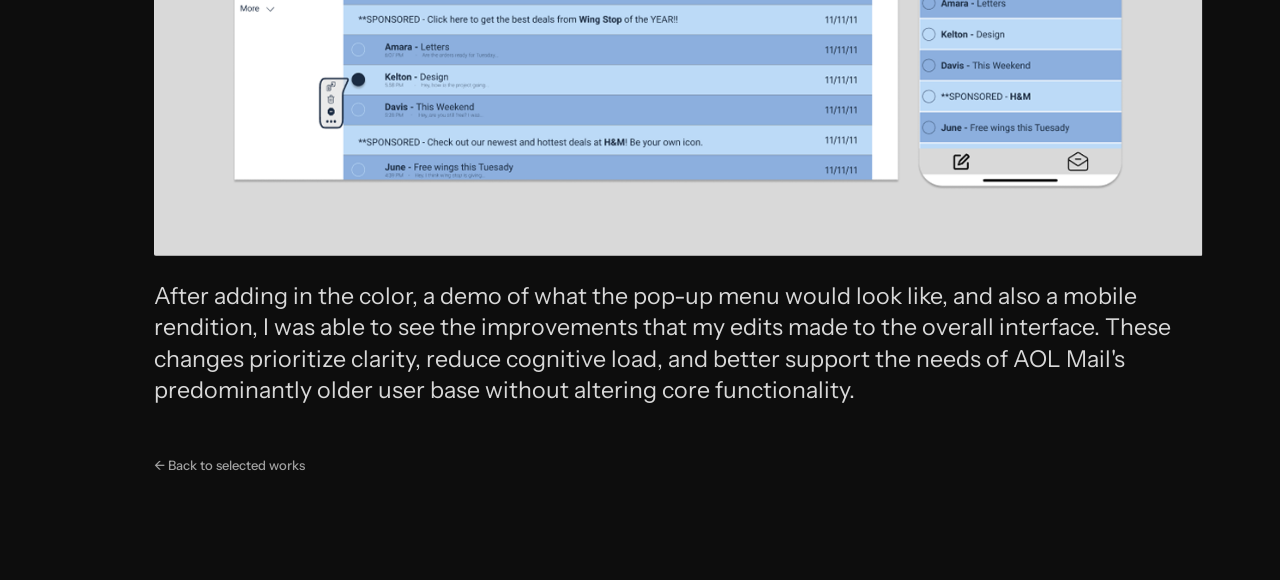
==== commit aa85d531: "summit changes" ====
--- a/pages/aol-mail.html
+++ b/pages/aol-mail.html
@@ -251,6 +251,8 @@
           </p>
         </section>
       </article>
+
+      <a class="layout-case-study__back layout-case-study__back--bottom" href="../index.html#works">← Back to selected works</a>
     </main>
 
     <script src="../scripts/main.js"></script>
--- a/styles/global.css
+++ b/styles/global.css
@@ -139,6 +139,10 @@
   background-size: 280% 100%;
 }
 
+.layout-footer__icons a img {
+  transition: opacity 0.2s ease;
+}
+
 @media (hover: hover) and (pointer: fine) {
   .layout-nav__brand:hover,
   .layout-nav__link:hover,
@@ -165,6 +169,10 @@
     background-clip: text;
     animation: text-hover-gradient 6s linear infinite;
   }
+
+  .layout-footer__icons a:hover img {
+    opacity: 0;
+  }
 }
 
 @keyframes text-hover-gradient {
@@ -201,4 +209,12 @@
     transform: none;
     animation: none;
   }
-}
+
+  .layout-footer__icons a img {
+    transition: none;
+  }
+
+  .layout-footer__icons a:hover img {
+    opacity: 1;
+  }
+}
--- a/styles/layout.css
+++ b/styles/layout.css
@@ -240,6 +240,10 @@
 
 .layout-case-study__back:hover {
   color: var(--color-text-primary);
+}
+
+.layout-case-study__back--bottom {
+  margin-top: 50px;
 }
 
 .layout-case-study__media {
@@ -501,43 +505,356 @@
   max-width: 1100px;
 }
 
-.summit-case-study__canvas {
+.summit-case-study__section + .summit-case-study__section {
+  margin-top: calc(var(--space-xl) + var(--space-lg));
+}
+
+.summit-case-study__section-image {
+  display: block;
+  width: 100%;
+  height: auto;
+  border-radius: 0;
+}
+
+.summit-iterations {
   position: relative;
 }
 
-.summit-case-study__image {
+.summit-iterations__lowfi {
+  position: absolute;
+  top: 7.8%;
+  left: 15.8%;
+  width: 62.5%;
+  display: grid;
+  grid-template-columns: 1fr 1.18fr 1fr;
+  align-items: end;
+  gap: 0;
+  pointer-events: auto;
+}
+
+.summit-iterations__lowfi-image {
+  width: 100%;
+  height: auto;
   display: block;
-  box-shadow: none;
-  border-radius: 0;
-  background: transparent;
-  transform: none;
-}
-
-.summit-case-study__image img {
+  object-fit: contain;
+  filter: drop-shadow(0 16px 24px rgba(0, 0, 0, 0.22));
+  transition:
+    transform 0.28s cubic-bezier(0.34, 1.56, 0.64, 1),
+    filter 0.28s ease,
+    opacity 0.28s ease;
+}
+
+.summit-iterations__lowfi-image--left {
+  transform: rotate(-13deg) translate(12%, 9%);
+  z-index: 3;
+}
+
+.summit-iterations__lowfi-image--middle {
+  transform: translateY(-3%);
+  z-index: 2;
+}
+
+.summit-iterations__lowfi-image--right {
+  transform: rotate(12deg) translate(-12%, 10%);
+  z-index: 1;
+}
+
+.summit-iterations__lowfi:hover .summit-iterations__lowfi-image {
+  opacity: 0.42;
+  filter: grayscale(0.45) saturate(0.72) brightness(0.72)
+    drop-shadow(0 14px 22px rgba(0, 0, 0, 0.16));
+}
+
+.summit-iterations__lowfi:hover .summit-iterations__lowfi-image:hover {
+  opacity: 1;
+  filter: saturate(1.02) brightness(1)
+    drop-shadow(0 0 22px rgba(0, 255, 204, 0.18))
+    drop-shadow(0 20px 34px rgba(0, 0, 0, 0.26));
+}
+
+.summit-iterations__lowfi-image--left:hover {
+  transform: rotate(-13deg) translate(12%, 9%) scale(1.08);
+}
+
+.summit-iterations__lowfi-image--middle:hover {
+  transform: translateY(-3%) scale(1.08);
+}
+
+.summit-iterations__lowfi-image--right:hover {
+  transform: rotate(12deg) translate(-12%, 10%) scale(1.08);
+}
+
+.summit-iterations__midfi {
+  position: absolute;
+  top: calc(21.1% - 195px);
+  left: 7.1%;
+  width: 85.8%;
+  display: grid;
+  grid-template-columns: 1fr 1fr;
+  grid-template-rows: auto auto;
+  grid-template-areas:
+    "topright right"
+    "bottomleft right";
+  column-gap: 4%;
+  row-gap: 0;
+  pointer-events: auto;
+}
+
+.summit-iterations__midfi-image {
+  width: 100%;
+  height: auto;
+  display: block;
+  object-fit: contain;
+  transition:
+    transform 0.28s cubic-bezier(0.34, 1.56, 0.64, 1),
+    filter 0.28s ease,
+    opacity 0.28s ease;
+}
+
+.summit-iterations__midfi-image--topleft {
+  grid-area: topright;
+}
+
+.summit-iterations__midfi-image--bottomleft {
+  grid-area: bottomleft;
+  align-self: end;
+}
+
+.summit-iterations__midfi-image--rightcolumn {
+  grid-area: right;
+  align-self: stretch;
+  height: 100%;
+}
+
+.summit-iterations__midfi:hover .summit-iterations__midfi-image {
+  opacity: 0.42;
+  filter: grayscale(0.45) saturate(0.72) brightness(0.72);
+}
+
+.summit-iterations__midfi:hover .summit-iterations__midfi-image:hover {
+  opacity: 1;
+  filter: saturate(1.02) brightness(1);
+  z-index: 2;
+}
+
+.summit-iterations__midfi-image--topleft:hover {
+  transform: scale(1.06);
+}
+
+.summit-iterations__midfi-image--bottomleft:hover {
+  transform: scale(1.06);
+}
+
+.summit-iterations__midfi-image--rightcolumn:hover {
+  transform: scale(1.04);
+}
+
+.summit-iterations__hifi-column {
+  position: absolute;
+  left: 7%;
+  width: 86.2%;
+  top: calc(49.1% - 535px);
+  z-index: 4;
+  display: flex;
+  flex-direction: column;
+  align-items: stretch;
+  gap: clamp(32px, 4vw, 48px);
+  pointer-events: none;
+}
+
+.summit-iterations__hifi-column > * {
+  pointer-events: auto;
+}
+
+.summit-iterations__hifi-rationale {
+  margin-top: clamp(28px, 3.5vw, 44px);
+  margin-bottom: clamp(28px, 3.5vw, 44px);
+  margin-left: 0;
+  margin-right: 0;
+  max-width: 72ch;
+  font-size: clamp(0.95rem, 1.2vw, 1.05rem);
+  line-height: 1.45;
+  color: rgba(255, 255, 255, 0.88);
+  flex-shrink: 0;
+}
+
+.summit-iterations__hifi-image {
+  display: block;
   width: 100%;
   height: auto;
   object-fit: contain;
-  border-radius: 0;
-}
-
-.summit-case-study__image:hover,
-.summit-case-study__image:focus-visible {
-  transform: none;
-  box-shadow: none;
-}
-
-.summit-case-study__image:focus-visible {
-  outline: 1px solid rgba(255, 255, 255, 0.28);
-  outline-offset: 6px;
-}
-
-.summit-case-study__anchor {
-  position: absolute;
-  left: 0;
-  width: 1px;
-  height: 1px;
-  transform: translateY(calc(-1 * (var(--space-3xl) + 20px)));
+  filter: drop-shadow(0 16px 24px rgba(0, 0, 0, 0.2));
+  transition:
+    transform 0.28s cubic-bezier(0.34, 1.56, 0.64, 1),
+    filter 0.28s ease;
+}
+
+.summit-iterations__hifi-image--two {
+  margin-top: 265px;
+}
+
+.summit-iterations__hifi-image--three {
+  margin-top: 300px;
+}
+
+.summit-iterations__hifi-image:hover {
+  transform: scale(1.03);
+  filter: drop-shadow(0 18px 28px rgba(0, 0, 0, 0.22));
+}
+
+
+.summit-case-study__section-image--prototype-header {
+  aspect-ratio: 1440 / 664;
+  object-fit: cover;
+  object-position: center top;
+}
+
+.summit-prototype {
+  display: flex;
+  flex-direction: column;
+  align-items: stretch;
+  position: relative;
+}
+
+.summit-prototype__hero {
+  position: relative;
+  overflow: hidden;
+  padding-bottom: clamp(72px, 8vw, 120px);
+}
+
+.summit-logo-belt {
+  position: absolute;
+  left: 50%;
+  top: clamp(34%, 27vw, 42%);
+  transform: translateX(-50%);
+  width: min(560px, 100%);
+  overflow: hidden;
+  z-index: 1;
+}
+
+.summit-logo-belt__track {
+  display: flex;
+  align-items: center;
+  gap: 28px;
+  width: max-content;
+  padding: 0 6px;
+  animation: summit-logo-belt 24s linear infinite;
+}
+
+.summit-logo-belt__track img {
+  width: 112px;
+  height: 112px;
+  flex: 0 0 auto;
+  object-fit: contain;
+  filter: drop-shadow(0 12px 20px rgba(0, 0, 0, 0.28));
+  opacity: 0;
+  transition: opacity 220ms linear;
+  will-change: opacity;
+}
+
+.summit-prototype__preview {
+  margin-top: calc(var(--space-lg) * 0.3);
+  border: 0;
+  background: transparent;
+  padding: 0;
+  cursor: pointer;
+  text-align: left;
+}
+
+.summit-prototype__frame {
+  display: block;
+  width: 100%;
+  aspect-ratio: 16 / 9;
+  border-radius: 28px;
+  overflow: hidden;
+  box-shadow: 0 24px 60px rgba(0, 0, 0, 0.34);
+}
+
+.summit-prototype__frame iframe {
+  width: 100%;
+  height: 100%;
+  border: 0;
   pointer-events: none;
+}
+
+.summit-prototype__link {
+  margin-top: var(--space-md);
+  align-self: flex-start;
+  border: 0;
+  padding: 0;
+  background: transparent;
+  color: rgba(255, 255, 255, 0.96);
+  font-size: clamp(1.3rem, 2vw, 1.8rem);
+  font-weight: var(--weight-medium);
+  cursor: pointer;
+  text-decoration: underline;
+  text-decoration-color: transparent;
+  text-underline-offset: 0.22em;
+  transition: text-decoration-color 0.2s ease, color 0.2s ease;
+}
+
+.summit-prototype__link:hover,
+.summit-prototype__link:focus-visible {
+  text-decoration-color: currentColor;
+}
+
+.summit-prototype-modal[hidden] {
+  display: none;
+}
+
+.summit-prototype-modal {
+  position: fixed;
+  inset: 0;
+  z-index: 200;
+}
+
+.summit-prototype-modal__backdrop {
+  position: absolute;
+  inset: 0;
+  background: rgba(4, 8, 10, 0.82);
+  backdrop-filter: blur(8px);
+}
+
+.summit-prototype-modal__dialog {
+  position: relative;
+  z-index: 1;
+  width: min(1200px, calc(100vw - 48px));
+  height: min(80vh, 820px);
+  margin: min(8vh, 64px) auto 0;
+  padding: 56px 20px 20px;
+  border-radius: 24px;
+  background: rgba(10, 14, 18, 0.96);
+  box-shadow: 0 32px 90px rgba(0, 0, 0, 0.5);
+}
+
+.summit-prototype-modal__dialog iframe {
+  width: 100%;
+  height: 100%;
+  border: 0;
+  border-radius: 18px;
+  background: #0b1014;
+}
+
+.summit-prototype-modal__close {
+  position: absolute;
+  top: 16px;
+  right: 18px;
+  border: 0;
+  background: transparent;
+  color: rgba(255, 255, 255, 0.9);
+  font-size: var(--text-sm);
+  font-weight: var(--weight-medium);
+  cursor: pointer;
+}
+
+@keyframes summit-logo-belt {
+  from {
+    transform: translateX(calc(-50% - 14px));
+  }
+
+  to {
+    transform: translateX(0);
+  }
 }
 
 @media (min-width: 768px) {
@@ -561,6 +878,21 @@
   .aol-case-study__grid {
     grid-template-columns: 1fr 1fr;
   }
+
+  .summit-prototype__preview {
+    margin-top: var(--space-sm);
+  }
+
+  .summit-logo-belt {
+    top: clamp(30%, 30vw, 40%);
+  }
+
+  .summit-prototype-modal__dialog {
+    width: calc(100vw - 24px);
+    height: min(84vh, 760px);
+    margin-top: 12px;
+    padding: 48px 12px 12px;
+  }
 }
 
 @media (max-width: 640px) {
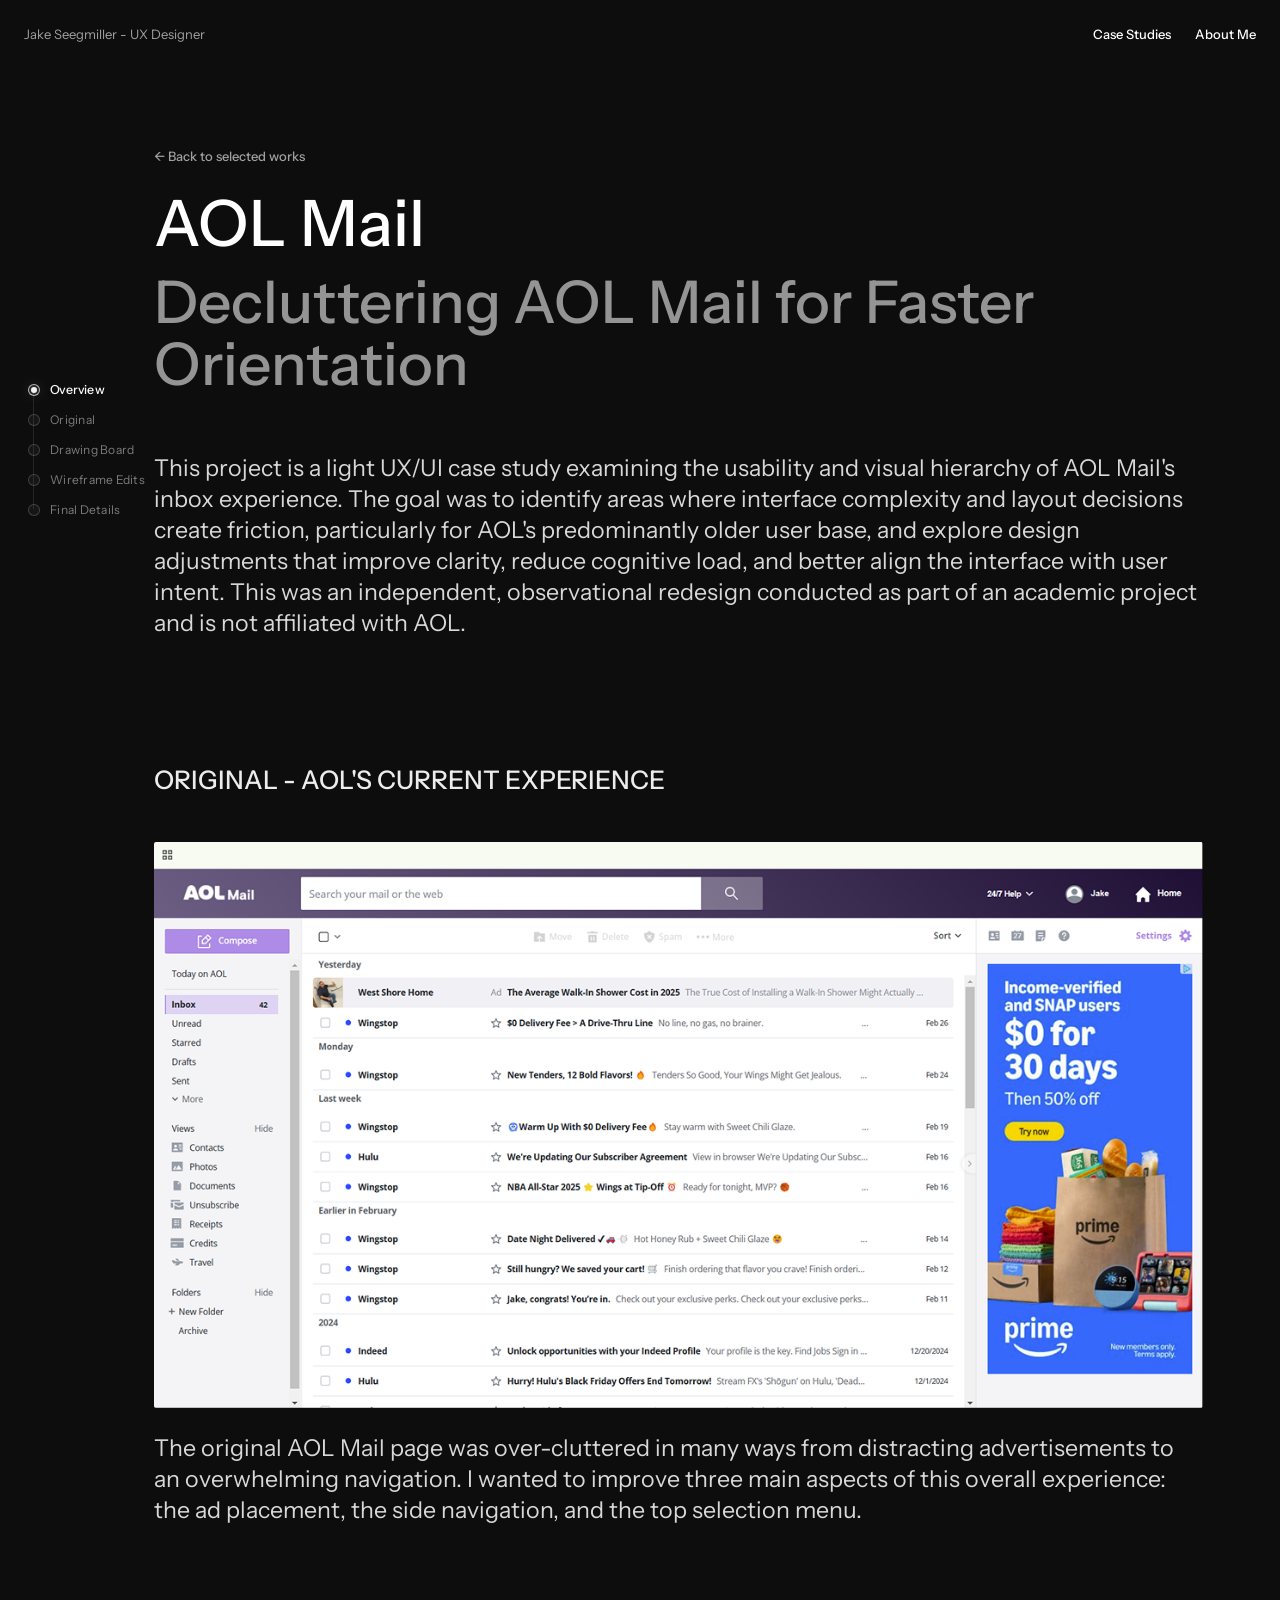
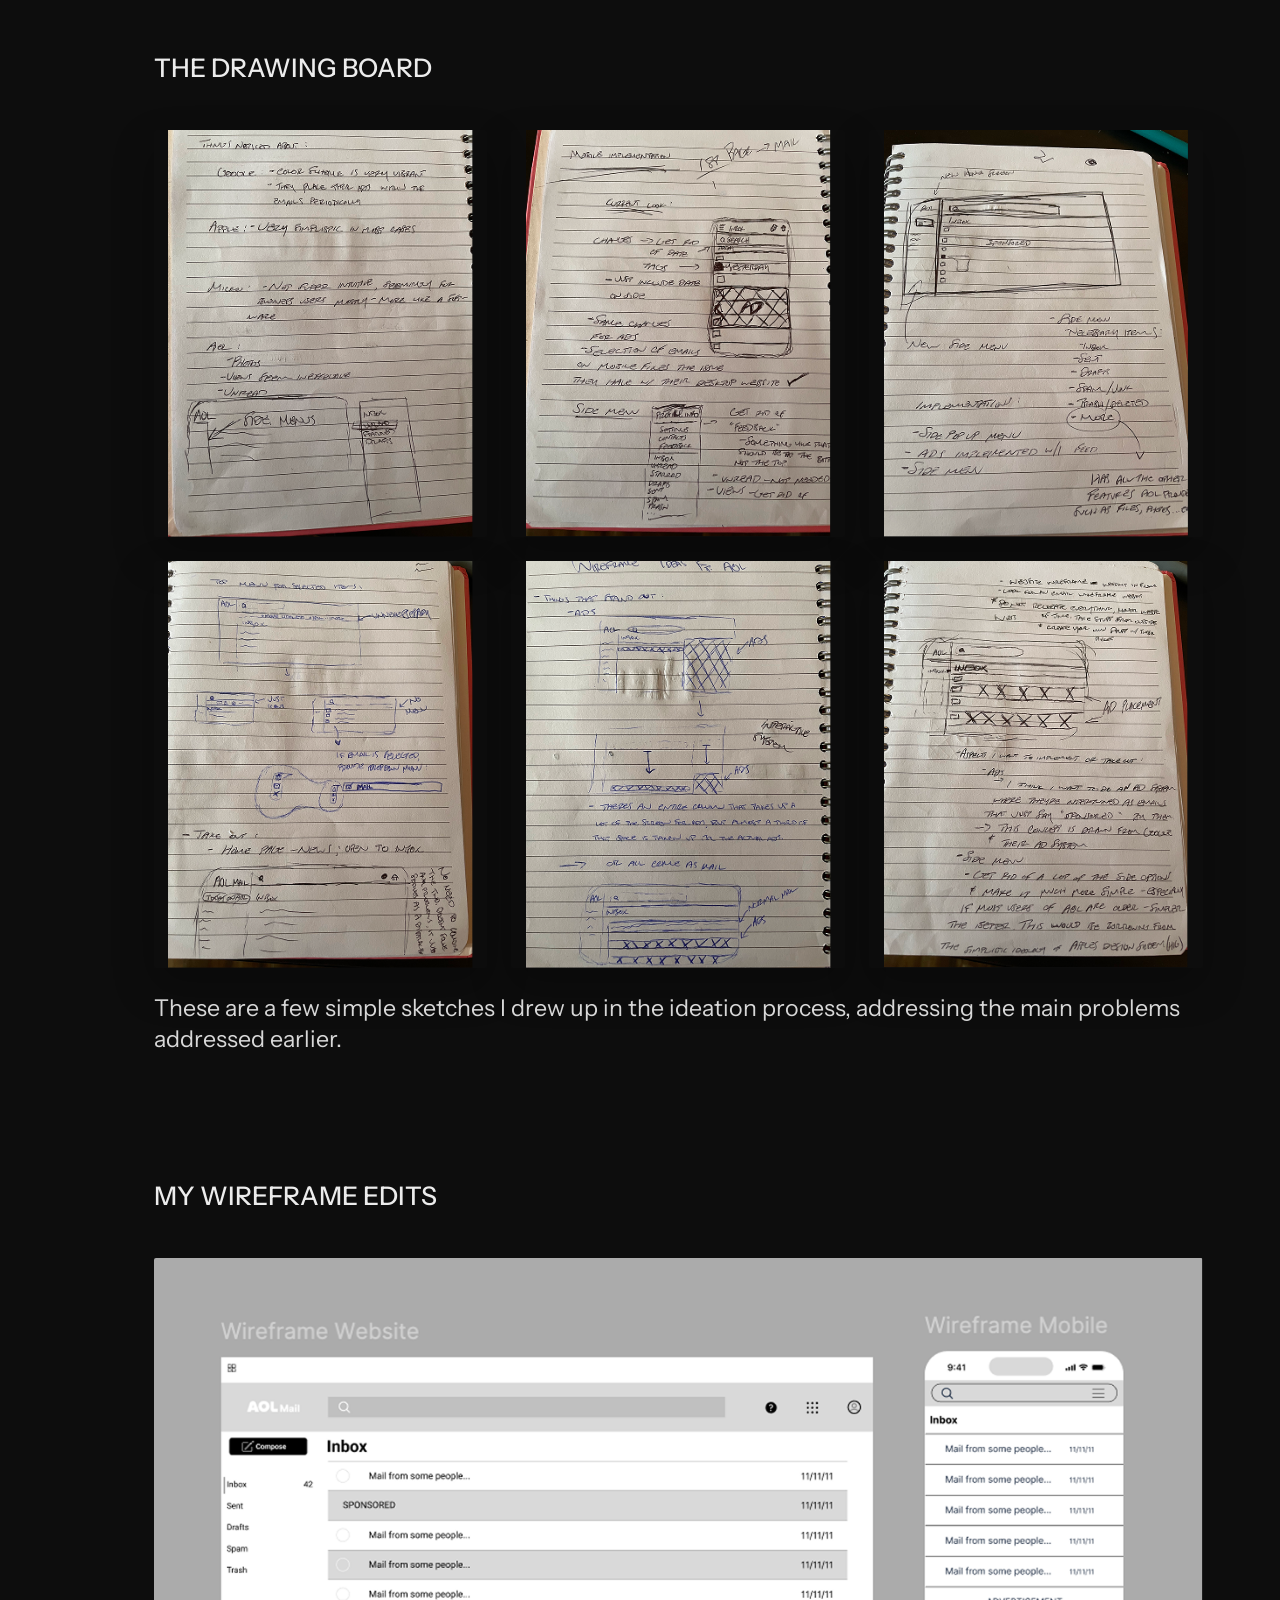
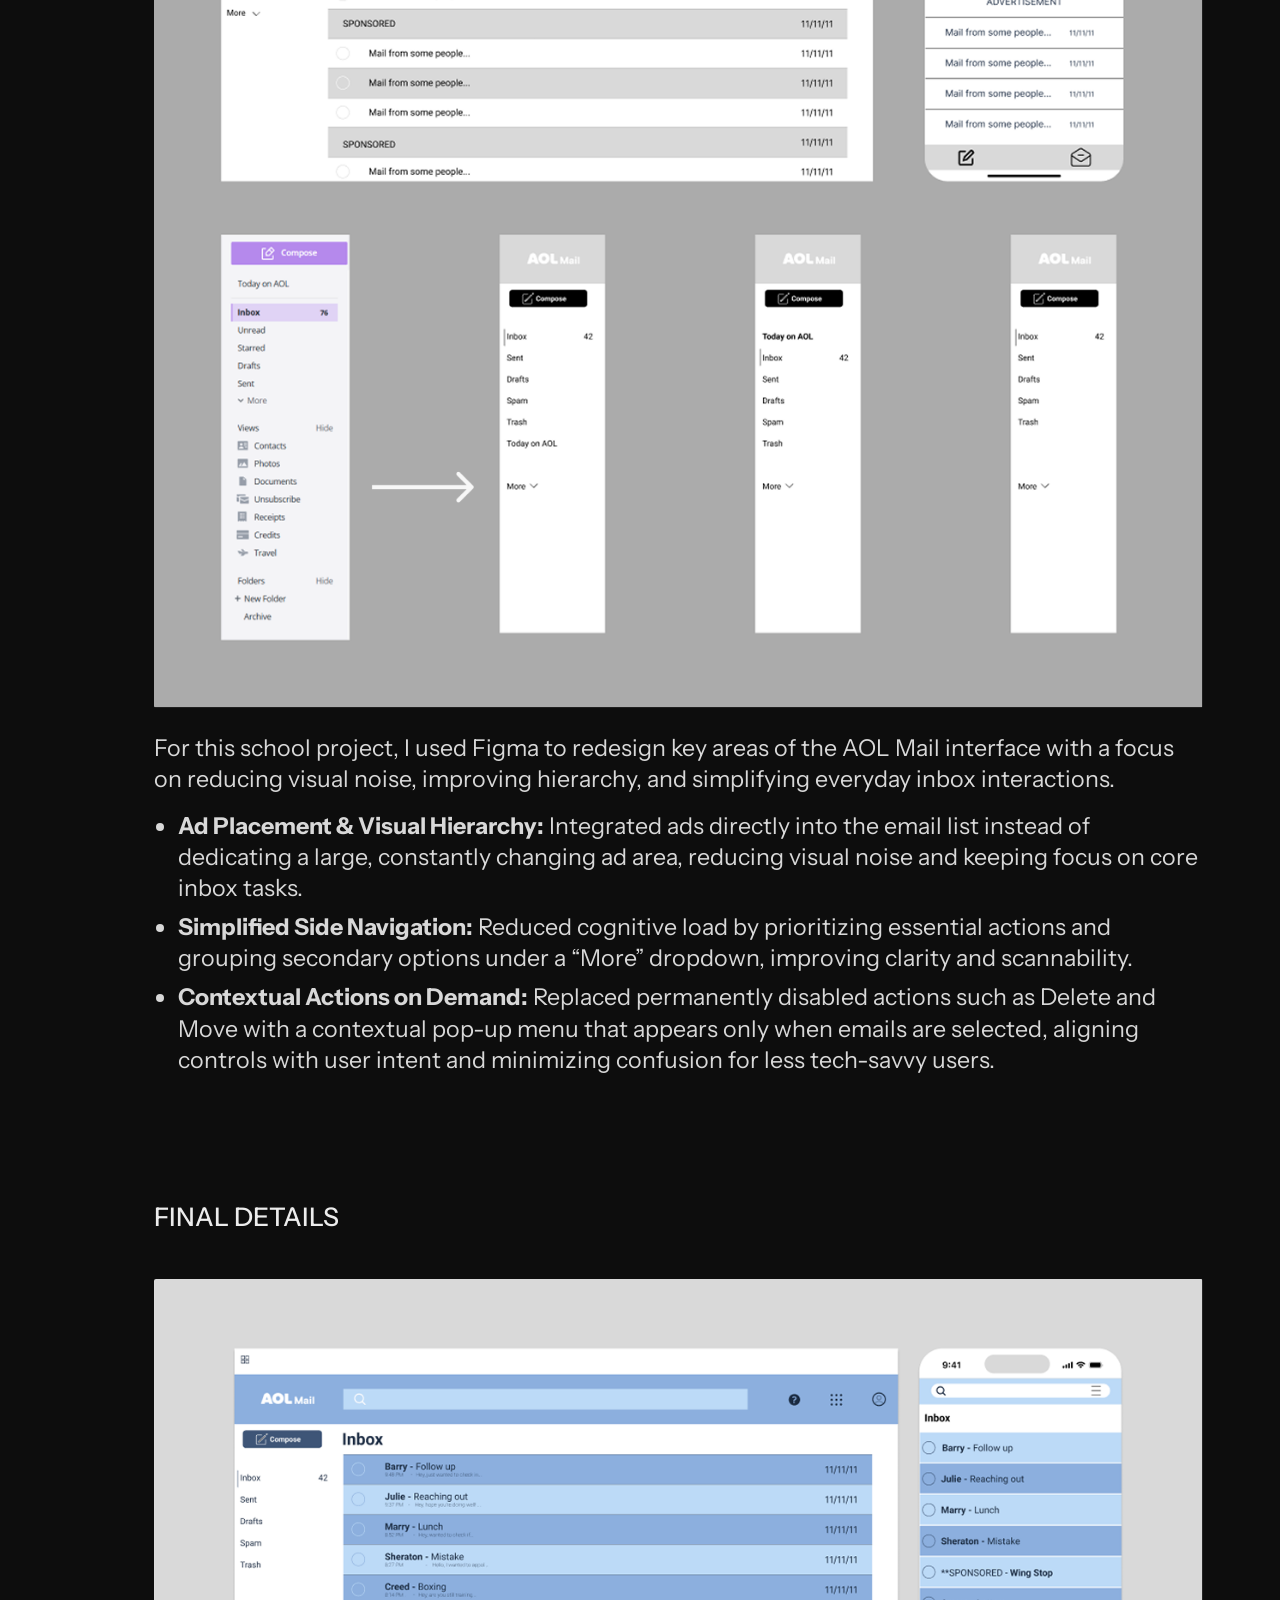
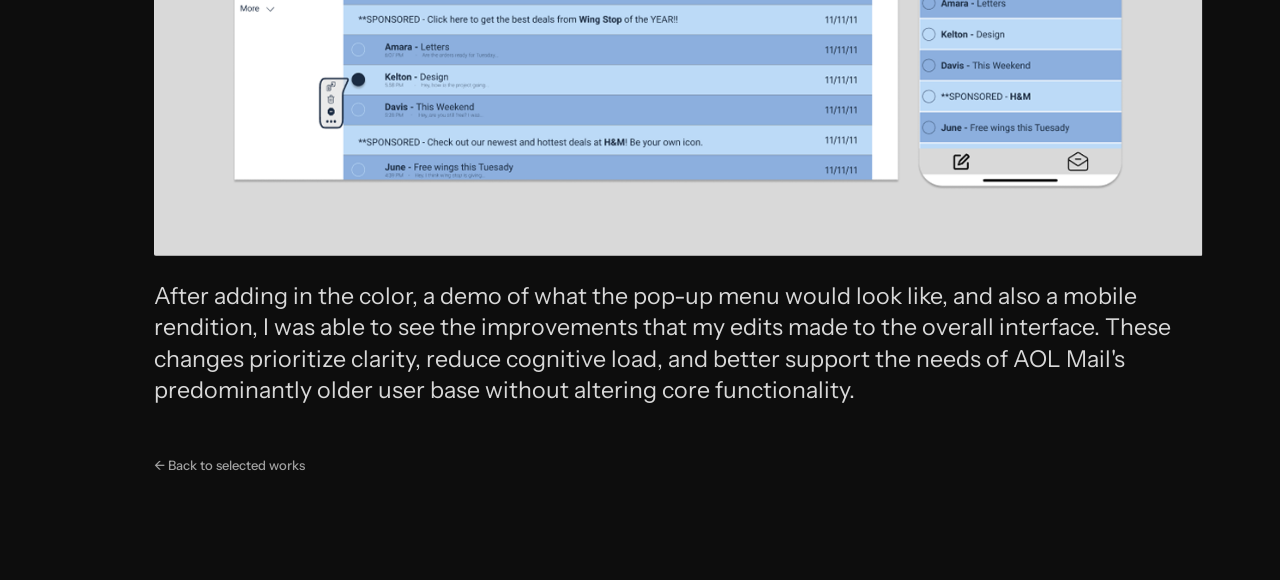
==== commit 4ec954db: "em dash change" ====
--- a/pages/aol-mail.html
+++ b/pages/aol-mail.html
@@ -12,7 +12,7 @@
     </script>
     <meta charset="UTF-8" />
     <meta name="viewport" content="width=device-width, initial-scale=1.0" />
-    <title>AOL Mail — Case study</title>
+    <title>AOL Mail  -  Case study</title>
     <link rel="preconnect" href="https://fonts.googleapis.com" />
     <link rel="preconnect" href="https://fonts.gstatic.com" crossorigin />
     <link
@@ -22,12 +22,12 @@
     <link rel="stylesheet" href="../styles/tokens.css" />
     <link rel="stylesheet" href="../styles/global.css" />
     <link rel="stylesheet" href="../styles/components.css" />
-    <link rel="stylesheet" href="../styles/layout.css" />
+    <link rel="stylesheet" href="../styles/layout.css?v=responsive-20260921-2" />
   </head>
   <body>
     <header>
       <nav class="layout-nav" aria-label="Primary navigation">
-        <a class="layout-nav__brand" href="../index.html">Jake Seegmiller — UX Designer</a>
+        <a class="layout-nav__brand" href="../index.html">Jake Seegmiller  -  UX Designer</a>
         <div class="layout-nav__links">
           <a class="layout-nav__link" href="../index.html#works">Case Studies</a>
           <a class="layout-nav__link" href="../index.html#about">About Me</a>
--- a/styles/tokens.css
+++ b/styles/tokens.css
@@ -11,6 +11,7 @@
   --accent-feit:    #3A7BD5;
   --accent-aol:     #3A7BD5;
   --accent-hig:     #5A5A7A;
+  --accent-club:    #E8A0BF;
   --font-base:     'Instrument Sans', sans-serif;
   --weight-normal: 400;
   --weight-medium: 500;
--- a/styles/global.css
+++ b/styles/global.css
@@ -8,6 +8,7 @@
 
 html {
   scroll-behavior: smooth;
+  overflow-x: clip;
 }
 
 body {
@@ -18,6 +19,7 @@
   color: var(--color-text-primary);
   background-color: var(--color-bg);
   -webkit-font-smoothing: antialiased;
+  overflow-x: clip;
 }
 
 .hero-intro {
--- a/styles/layout.css
+++ b/styles/layout.css
@@ -26,6 +26,27 @@
   font-size: var(--text-sm);
   color: var(--color-text-primary);
   font-weight: var(--weight-medium);
+}
+
+@media (max-width: 700px) {
+  .layout-nav {
+    gap: var(--space-md);
+    padding: var(--space-md);
+  }
+
+  .layout-nav__links {
+    gap: var(--space-md);
+    flex-shrink: 0;
+  }
+}
+
+@media (max-width: 360px) {
+  .layout-nav {
+    flex-direction: column;
+    align-items: center;
+    gap: var(--space-sm);
+    text-align: center;
+  }
 }
 
 main > section:first-of-type:not(.layout-hero) {
@@ -149,6 +170,57 @@
 @media (max-width: 768px) {
   .layout-works {
     padding: var(--space-2xl) var(--space-lg);
+  }
+}
+
+@media (max-width: 640px) {
+  .layout-works {
+    padding: var(--space-xl) var(--space-md);
+  }
+
+  .layout-works__grid {
+    grid-template-columns: 1fr;
+  }
+
+  .layout-hero {
+    min-height: 100svh;
+    max-height: none;
+    padding-inline: var(--space-md);
+  }
+
+  .layout-hero__content {
+    padding-inline: var(--space-sm);
+  }
+
+  .layout-hero__title {
+    font-size: clamp(2rem, 10vw, var(--text-2xl));
+    text-align: center;
+  }
+
+  .layout-hero__subtitle {
+    max-width: 32ch;
+  }
+
+  .layout-philosophy {
+    padding: var(--space-xl) var(--space-md);
+  }
+
+  .layout-philosophy__skills {
+    line-height: var(--leading-normal);
+  }
+
+  .layout-footer {
+    padding: var(--space-xl) var(--space-md);
+  }
+
+  .layout-footer__inner,
+  .layout-footer__right {
+    flex-direction: column;
+    align-items: flex-start;
+  }
+
+  .layout-footer__right {
+    gap: var(--space-md);
   }
 }
 
@@ -501,6 +573,358 @@
   margin-top: var(--space-sm);
 }
 
+.clubability-case-study__lede {
+  margin-bottom: var(--space-lg);
+}
+
+.clubability-compare {
+  margin-top: var(--space-md);
+  max-width: 1120px;
+}
+
+.clubability-compare__viewport {
+  position: relative;
+  aspect-ratio: 16 / 9;
+  width: 100%;
+  overflow: hidden;
+  border-radius: var(--radius-md);
+  background: var(--color-bg-surface);
+  box-shadow: 0 18px 40px rgba(0, 0, 0, 0.28);
+}
+
+.clubability-compare__iframe {
+  display: block;
+  border: 0;
+  user-select: none;
+  pointer-events: none;
+  background: var(--color-bg-surface);
+}
+
+.clubability-compare__iframe--after {
+  position: absolute;
+  inset: 0;
+  width: 100%;
+  height: 100%;
+}
+
+.clubability-compare__clip {
+  position: absolute;
+  top: 0;
+  left: 0;
+  bottom: 0;
+  width: 50%;
+  overflow: hidden;
+}
+
+.clubability-compare__iframe--before {
+  position: absolute;
+  top: 0;
+  left: 0;
+  height: 100%;
+  width: 100%;
+}
+
+.clubability-compare__labels {
+  display: flex;
+  justify-content: space-between;
+  margin-top: var(--space-sm);
+  font-size: var(--text-sm);
+  color: var(--color-text-secondary);
+  font-weight: var(--weight-medium);
+}
+
+.clubability-compare__range {
+  width: 100%;
+  margin-top: var(--space-md);
+  accent-color: var(--accent-club);
+  cursor: pointer;
+}
+
+.clubability-tabs {
+  margin-top: var(--space-md);
+}
+
+.clubability-tabs__tablist {
+  display: flex;
+  flex-wrap: wrap;
+  gap: var(--space-sm);
+  margin-bottom: var(--space-lg);
+}
+
+.clubability-tabs__tab {
+  border: 1px solid rgba(255, 255, 255, 0.14);
+  border-radius: var(--radius-pill);
+  padding: var(--space-sm) var(--space-md);
+  font-size: var(--text-md);
+  font-weight: var(--weight-medium);
+  font-family: var(--font-base);
+  color: var(--color-text-secondary);
+  background: transparent;
+  cursor: pointer;
+  transition:
+    color var(--transition-base),
+    border-color var(--transition-base),
+    background-color var(--transition-base);
+}
+
+.clubability-tabs__tab:hover,
+.clubability-tabs__tab:focus-visible {
+  color: var(--color-text-primary);
+  border-color: rgba(255, 255, 255, 0.28);
+}
+
+.clubability-tabs__tab:focus-visible {
+  outline: 1px solid var(--accent-club);
+  outline-offset: 3px;
+}
+
+.clubability-tabs__tab.is-active,
+.clubability-tabs__tab[aria-selected="true"] {
+  color: var(--color-text-primary);
+  border-color: var(--accent-club);
+  background: color-mix(in srgb, var(--accent-club) 14%, transparent);
+}
+
+.clubability-slideshow {
+  width: 100%;
+}
+
+.clubability-slideshow__viewport {
+  position: relative;
+  width: 100%;
+  aspect-ratio: 16 / 10;
+  overflow: hidden;
+  border-radius: var(--radius-md);
+  background: var(--color-bg-surface);
+  box-shadow: 0 18px 40px rgba(0, 0, 0, 0.28);
+}
+
+.clubability-slideshow__viewport [data-slide] {
+  position: absolute;
+  inset: 0;
+  z-index: 0;
+  display: flex;
+  align-items: flex-start;
+  justify-content: center;
+  opacity: 0;
+  transition: opacity 0.6s ease;
+  pointer-events: none;
+}
+
+.clubability-slideshow__viewport [data-slide][data-slide-active] {
+  z-index: 1;
+  opacity: 1;
+}
+
+.clubability-slideshow__arrow {
+  position: absolute;
+  top: 50%;
+  z-index: 2;
+  display: flex;
+  align-items: center;
+  justify-content: center;
+  width: 44px;
+  height: 44px;
+  margin: 0;
+  padding: 0;
+  border: 0;
+  border-radius: var(--radius-pill);
+  background: var(--color-bg-elevated);
+  color: var(--color-text-primary);
+  cursor: pointer;
+  transform: translateY(-50%);
+  transition:
+    background-color var(--transition-base),
+    opacity var(--transition-base);
+}
+
+.clubability-slideshow__arrow:hover {
+  background: color-mix(in srgb, var(--color-bg-elevated) 82%, var(--color-text-primary) 18%);
+}
+
+.clubability-slideshow__arrow:focus-visible {
+  outline: 2px solid var(--color-text-primary);
+  outline-offset: 2px;
+}
+
+.clubability-slideshow__arrow--prev {
+  left: 12px;
+}
+
+.clubability-slideshow__arrow--next {
+  right: 12px;
+}
+
+.clubability-slideshow__arrow--dim {
+  opacity: 0.3;
+}
+
+.clubability-slideshow__viewport [data-slide] img {
+  width: 100%;
+  height: 100%;
+  object-fit: contain;
+  object-position: top center;
+}
+
+@media (prefers-reduced-motion: reduce) {
+  .clubability-slideshow__viewport [data-slide] {
+    transition: none;
+  }
+}
+
+.clubability-slideshow__dots {
+  display: flex;
+  justify-content: center;
+  align-items: center;
+  gap: 6px;
+  margin-top: var(--space-sm);
+}
+
+.clubability-slideshow__dot {
+  width: 6px;
+  height: 6px;
+  padding: 0;
+  border: 0;
+  border-radius: 50%;
+  background: var(--color-text-muted);
+  cursor: pointer;
+  flex-shrink: 0;
+  transition: background-color var(--transition-base);
+}
+
+.clubability-slideshow__dot.is-active {
+  background: var(--color-text-primary);
+}
+
+.clubability-slideshow__dot:focus-visible {
+  outline: 2px solid var(--color-text-primary);
+  outline-offset: 2px;
+}
+
+.clubability-proto {
+  margin-top: var(--space-md);
+  max-width: 1120px;
+}
+
+.clubability-proto__toolbar {
+  display: flex;
+  flex-wrap: wrap;
+  gap: var(--space-sm);
+  margin-bottom: var(--space-lg);
+}
+
+.clubability-proto__size-btn {
+  border: 1px solid rgba(255, 255, 255, 0.14);
+  border-radius: var(--radius-pill);
+  padding: var(--space-sm) var(--space-md);
+  font-size: var(--text-md);
+  font-weight: var(--weight-medium);
+  font-family: var(--font-base);
+  color: var(--color-text-secondary);
+  background: transparent;
+  cursor: pointer;
+  transition:
+    color var(--transition-base),
+    border-color var(--transition-base),
+    background-color var(--transition-base);
+}
+
+.clubability-proto__size-btn:hover:not(:disabled),
+.clubability-proto__size-btn:focus-visible:not(:disabled) {
+  color: var(--color-text-primary);
+  border-color: rgba(255, 255, 255, 0.28);
+}
+
+.clubability-proto__size-btn:focus-visible {
+  outline: 1px solid var(--accent-club);
+  outline-offset: 3px;
+}
+
+.clubability-proto__size-btn.is-active {
+  color: var(--color-text-primary);
+  border-color: var(--accent-club);
+  background: color-mix(in srgb, var(--accent-club) 14%, transparent);
+}
+
+.clubability-proto__size-btn:disabled {
+  opacity: 0.38;
+  cursor: not-allowed;
+}
+
+.clubability-proto__placeholder {
+  margin-top: 0;
+  color: var(--color-text-secondary);
+}
+
+.clubability-proto__code {
+  font-size: var(--text-sm);
+  color: var(--color-text-primary);
+}
+
+.clubability-proto__stage {
+  width: 100%;
+}
+
+.clubability-proto__embed {
+  position: relative;
+  width: 100%;
+  border-radius: var(--radius-md);
+  overflow: hidden;
+  background: var(--color-bg-surface);
+  box-shadow: 0 18px 40px rgba(0, 0, 0, 0.28);
+}
+
+.clubability-proto__embed--desktop {
+  aspect-ratio: 16 / 9;
+}
+
+.clubability-proto__embed--mobile {
+  aspect-ratio: 9 / 16;
+  max-width: min(420px, 100%);
+  margin-inline: auto;
+}
+
+.clubability-proto__skeleton {
+  position: absolute;
+  inset: 0;
+  z-index: 2;
+  border-radius: inherit;
+  background: linear-gradient(
+    100deg,
+    var(--color-bg-subtle) 0%,
+    var(--color-bg-elevated) 42%,
+    var(--color-bg-subtle) 84%
+  );
+  background-size: 200% 100%;
+  animation: clubability-skeleton 1.15s ease-in-out infinite;
+  transition: opacity var(--transition-base);
+  pointer-events: none;
+}
+
+.clubability-proto__embed.is-loaded .clubability-proto__skeleton {
+  opacity: 0;
+}
+
+.clubability-proto__iframe {
+  position: absolute;
+  inset: 0;
+  z-index: 1;
+  width: 100%;
+  height: 100%;
+  border: 0;
+  background: var(--color-bg-surface);
+}
+
+@keyframes clubability-skeleton {
+  0% {
+    background-position: 100% 0;
+  }
+
+  100% {
+    background-position: -100% 0;
+  }
+}
+
 .summit-case-study {
   max-width: 1100px;
 }
@@ -771,10 +1195,12 @@
 }
 
 .summit-prototype__frame iframe {
-  width: 100%;
-  height: 100%;
+  width: 1440px;
+  height: 900px;
   border: 0;
   pointer-events: none;
+  transform: scale(var(--iframe-scale, 1));
+  transform-origin: top left;
 }
 
 .summit-prototype__link {
@@ -828,11 +1254,13 @@
 }
 
 .summit-prototype-modal__dialog iframe {
-  width: 100%;
-  height: 100%;
+  width: 1440px;
+  height: 900px;
   border: 0;
   border-radius: 18px;
   background: #0b1014;
+  transform: scale(var(--modal-iframe-scale, 1));
+  transform-origin: top left;
 }
 
 .summit-prototype-modal__close {
@@ -895,7 +1323,98 @@
   }
 }
 
+@media (max-width: 768px) {
+  .aol-case-nav {
+    --nav-progress: 0;
+    position: sticky;
+    top: 0;
+    z-index: 100;
+    display: flex;
+    flex-direction: row;
+    flex-wrap: nowrap;
+    align-items: center;
+    gap: 0;
+    width: 100%;
+    max-width: 100%;
+    margin: 0 0 var(--space-md);
+    padding: 10px 0 13px;
+    left: auto;
+    right: auto;
+    transform: none;
+    overflow-x: auto;
+    overflow-y: hidden;
+    -webkit-overflow-scrolling: touch;
+    scrollbar-width: none;
+    box-sizing: border-box;
+    background: var(--color-bg);
+    border-bottom: 1px solid rgba(255, 255, 255, 0.08);
+  }
+
+  .aol-case-nav::-webkit-scrollbar {
+    display: none;
+  }
+
+  .aol-case-nav::after {
+    content: "";
+    position: absolute;
+    left: 0;
+    bottom: 0;
+    height: 3px;
+    width: calc(var(--nav-progress, 0) * 100%);
+    background: linear-gradient(90deg, rgba(255, 255, 255, 0.95), rgba(255, 255, 255, 0.4));
+    box-shadow: 0 0 8px rgba(255, 255, 255, 0.1);
+    pointer-events: none;
+    transition: width 0.18s ease-out;
+  }
+
+  .aol-case-nav__rail,
+  .aol-case-nav__progress {
+    display: none;
+  }
+
+  .aol-case-nav__item {
+    flex-shrink: 0;
+    gap: 0;
+    min-height: 44px;
+    align-items: center;
+    padding: 0 var(--space-md);
+    white-space: nowrap;
+  }
+
+  .aol-case-nav__dot {
+    display: none;
+  }
+
+  .aol-case-nav__label {
+    white-space: nowrap;
+    transform: none;
+  }
+
+  .aol-case-nav__item:hover .aol-case-nav__label,
+  .aol-case-nav__item:focus-visible .aol-case-nav__label {
+    transform: none;
+  }
+
+  .aol-case-nav__item.is-active .aol-case-nav__label {
+    color: rgba(255, 255, 255, 0.98);
+    font-weight: var(--weight-medium);
+    transform: none;
+    text-decoration: underline;
+    text-decoration-thickness: 2px;
+    text-underline-offset: 5px;
+  }
+}
+
 @media (max-width: 640px) {
+  .layout-case-study-main--aol {
+    padding: calc(var(--space-2xl) + var(--space-lg)) var(--space-md) var(--space-xl);
+  }
+
+  .aol-case-nav {
+    top: 52px;
+    margin-bottom: var(--space-lg);
+  }
+
   .aol-case-study__grid {
     grid-template-columns: 1fr;
   }
@@ -910,4 +1429,34 @@
     font-size: 1rem;
     line-height: 1.45;
   }
-}
+
+  .case-study-image-pair {
+    flex-direction: column !important;
+    gap: var(--space-md) !important;
+  }
+
+  .case-study-image-pair > figure {
+    width: 100% !important;
+  }
+
+  .clubability-meta {
+    grid-template-columns: 1fr !important;
+    gap: var(--space-md);
+    text-align: left;
+  }
+
+  .clubability-slideshow__arrow {
+    width: 40px;
+    height: 40px;
+  }
+}
+
+@media (max-width: 360px) {
+  .layout-case-study-main--aol {
+    padding-top: calc(var(--space-2xl) + var(--space-xl));
+  }
+
+  .aol-case-nav {
+    top: 76px;
+  }
+}
